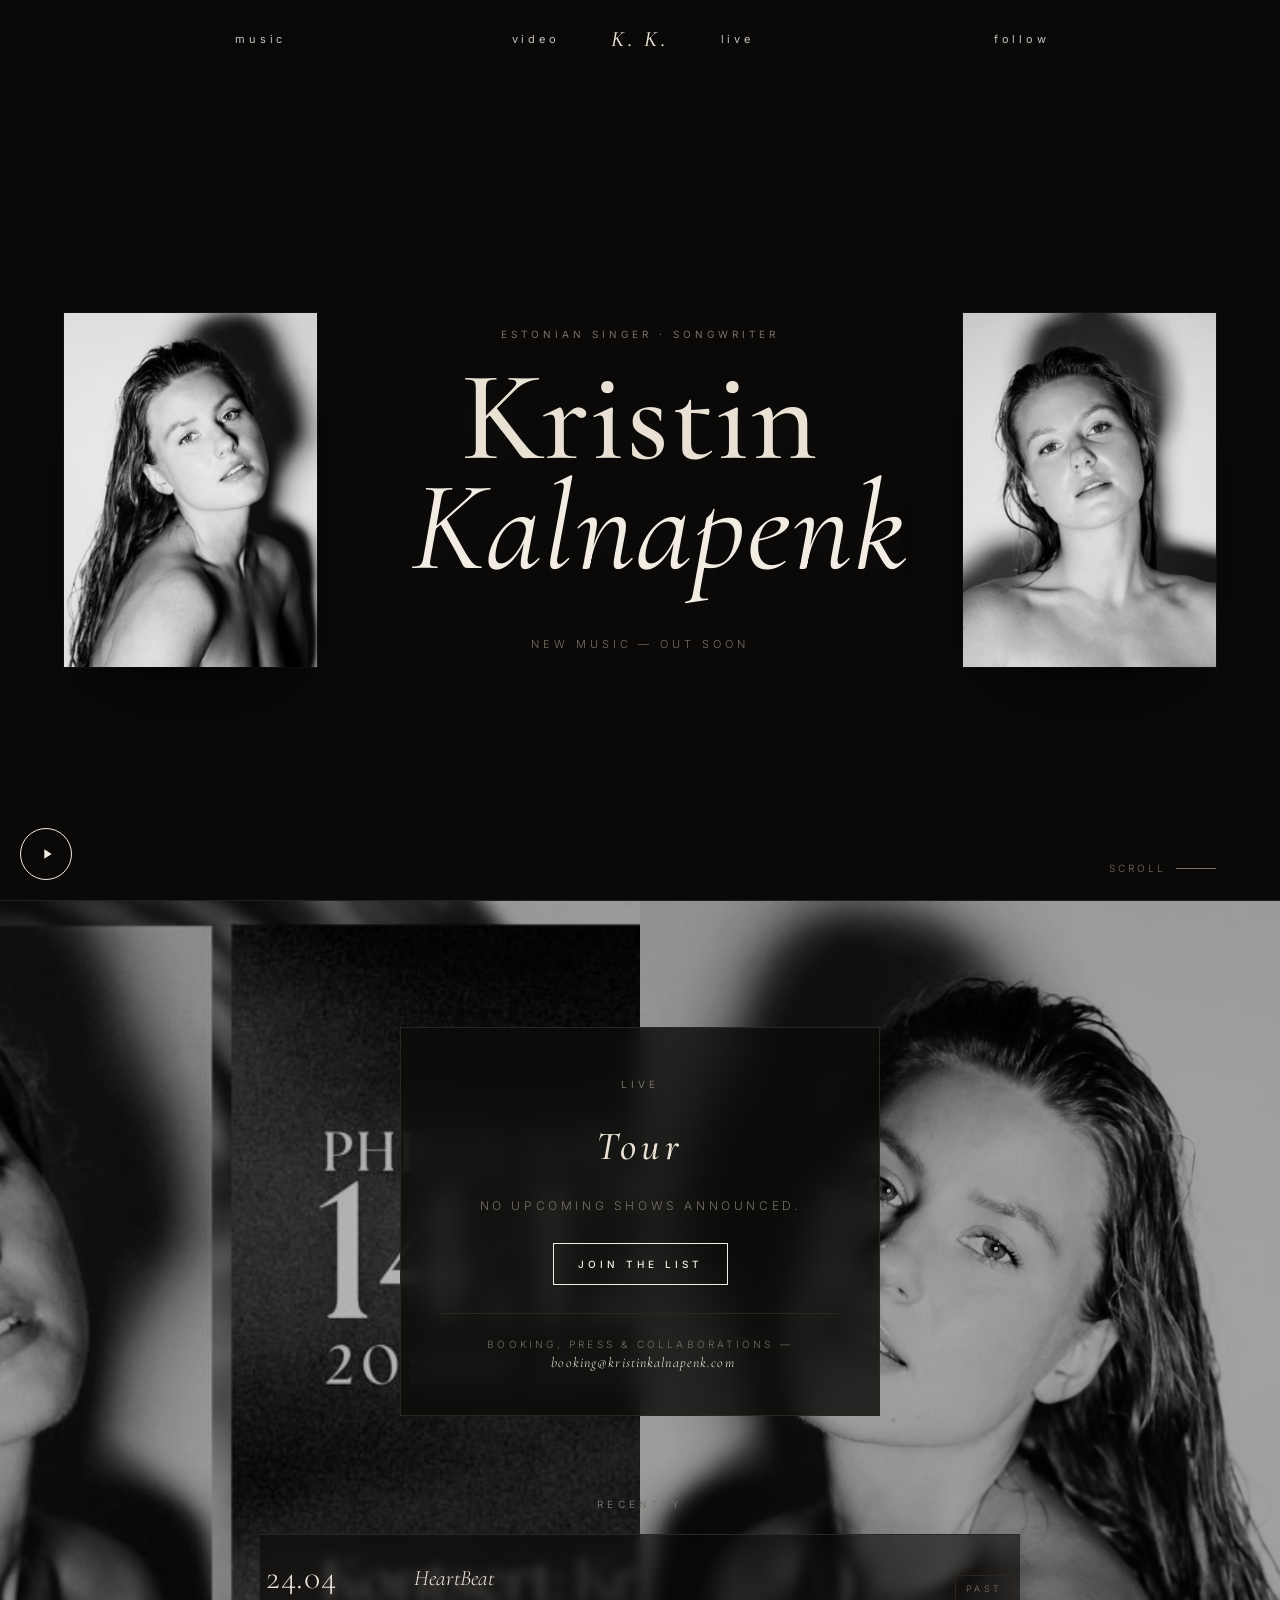
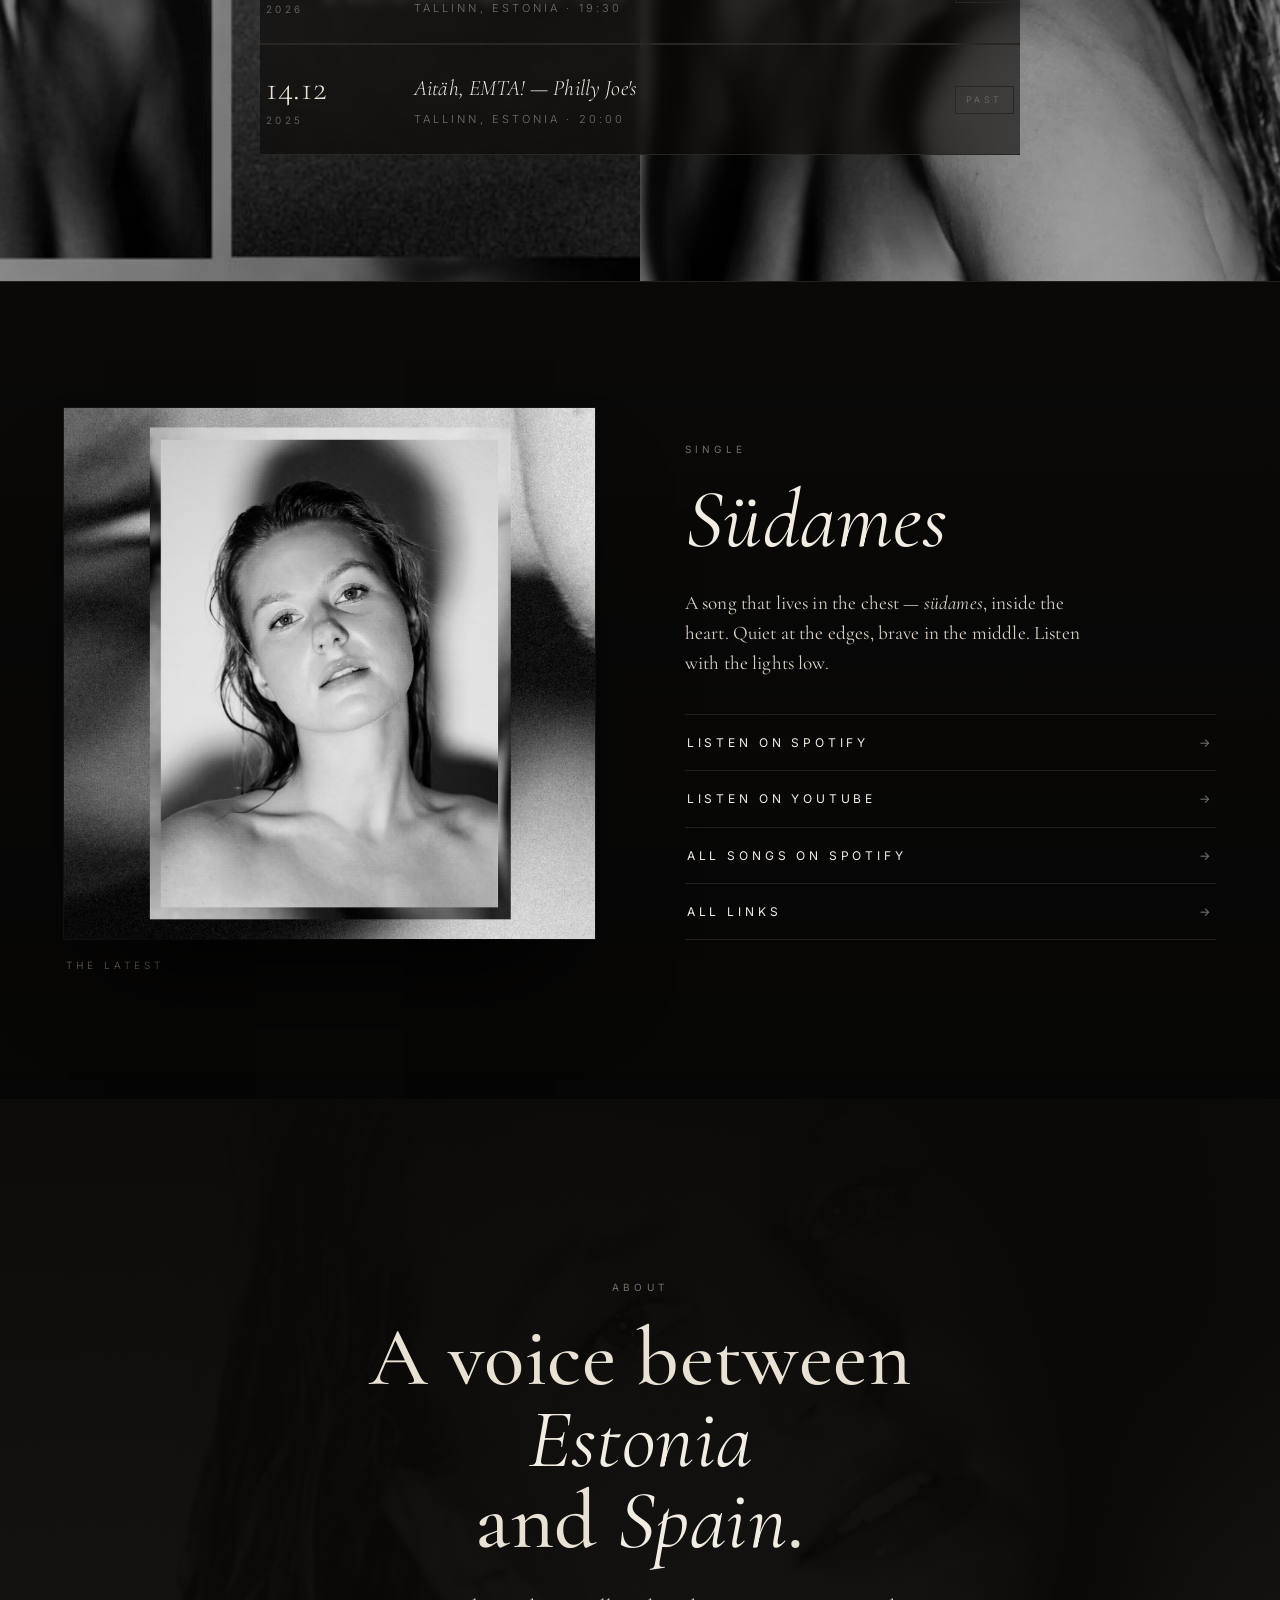
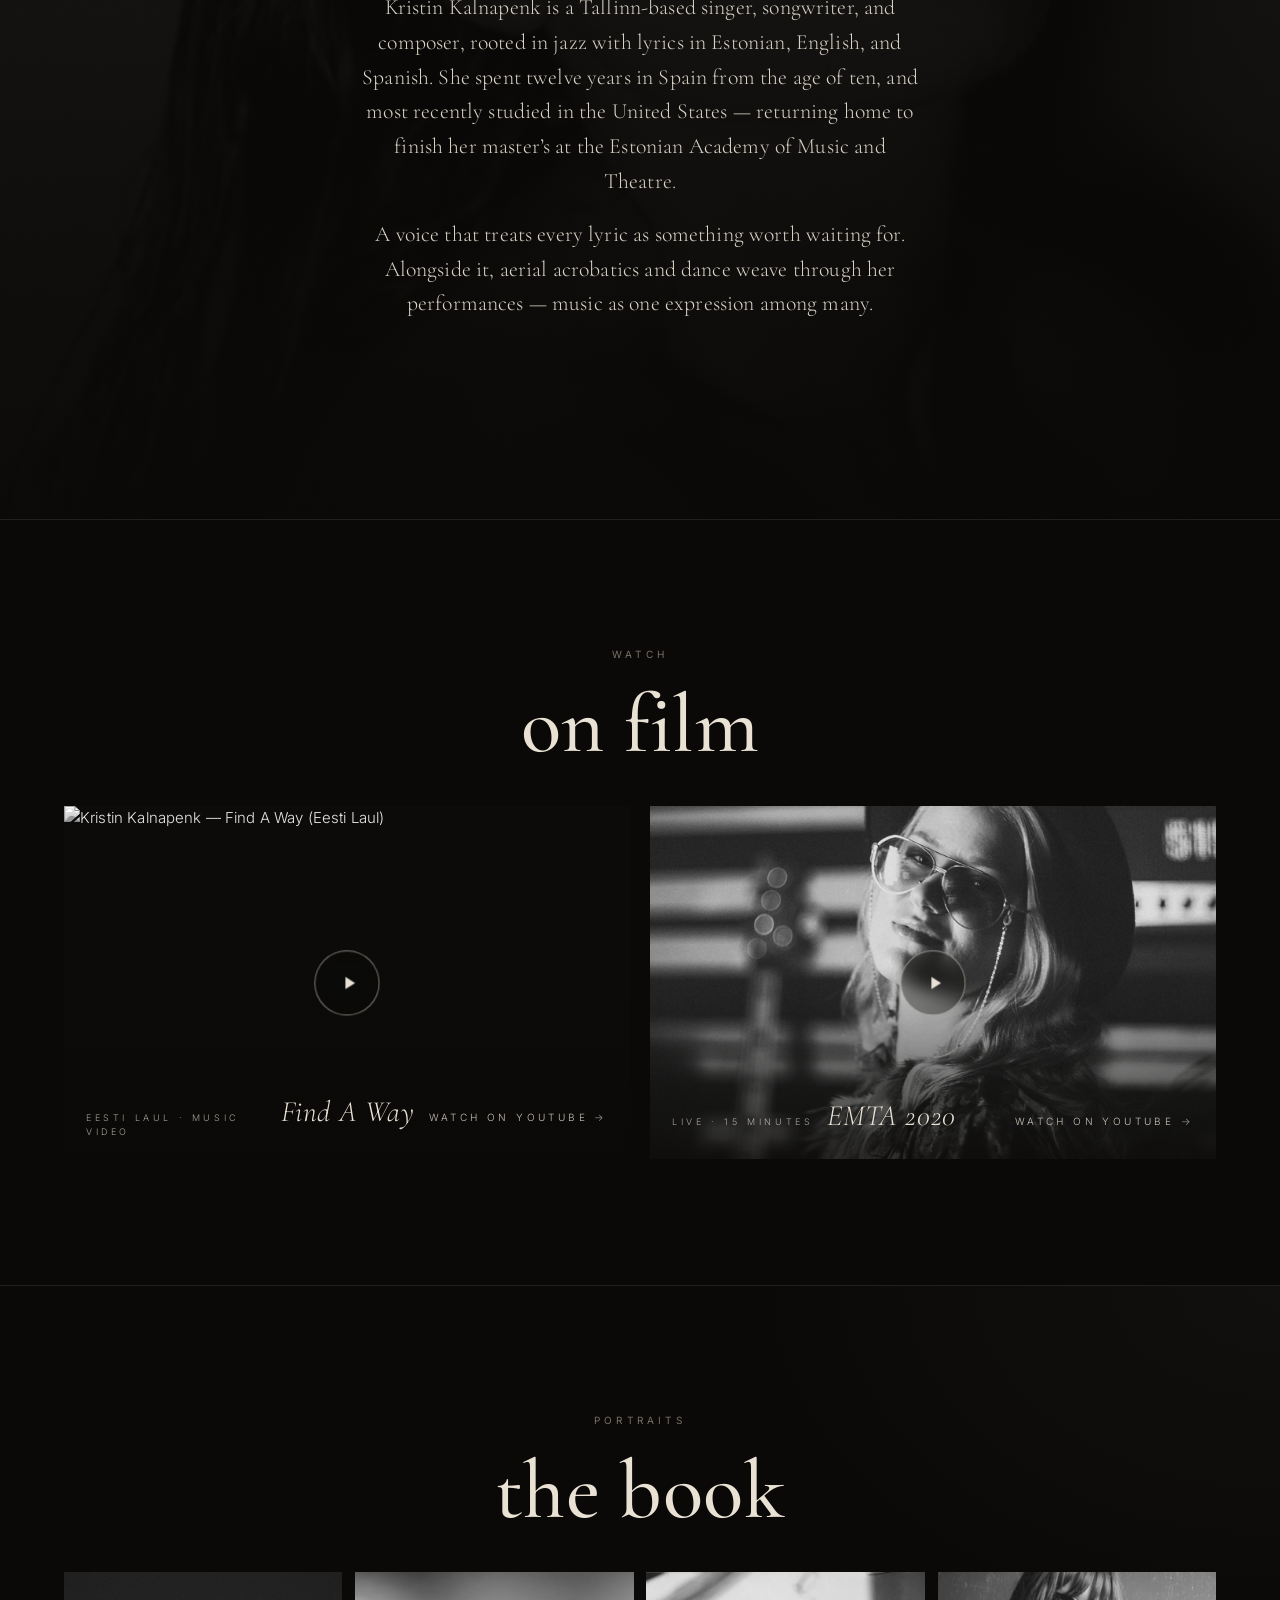
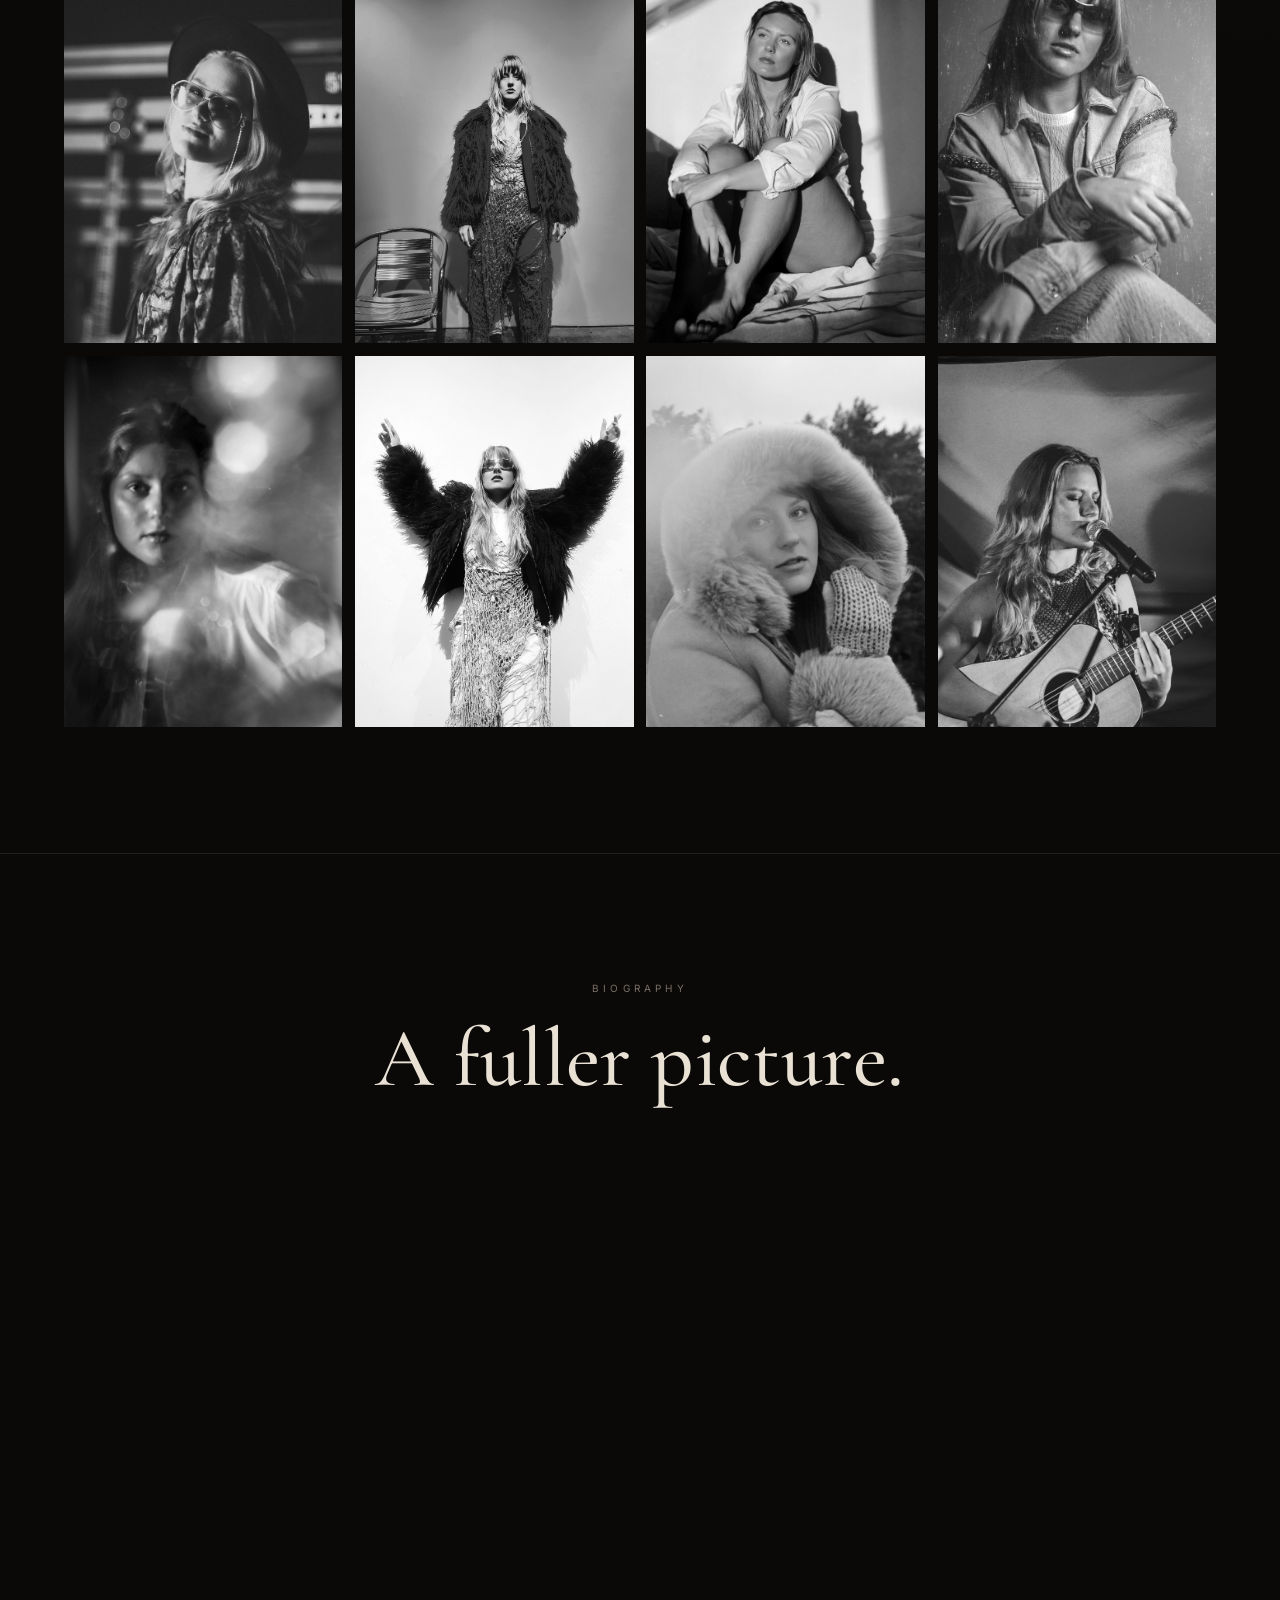
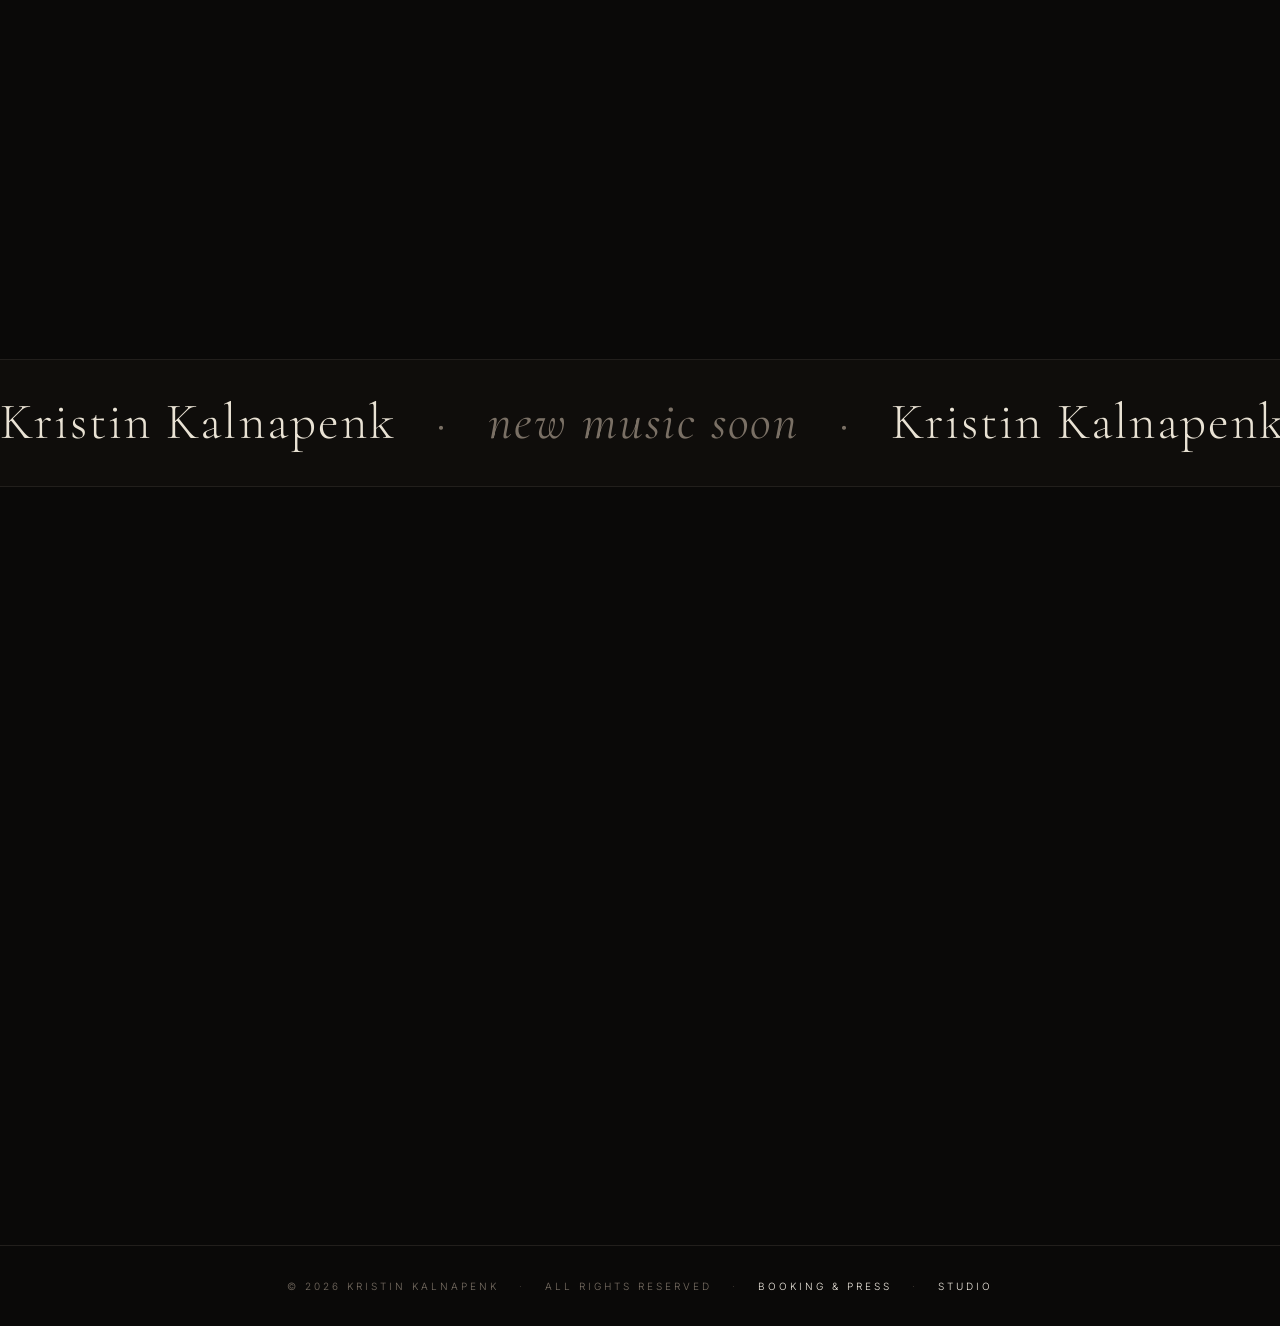
==== docs/index.html @ 3a5e16c9 "Initial dev mirror of production site + Fienta sync workflow" ====
<!doctype html>
<html lang="en">
<head>
<meta charset="utf-8" />
<meta name="viewport" content="width=device-width, initial-scale=1, viewport-fit=cover" />
<title>Kristin Kalnapenk — singer, songwriter, composer</title>
<meta name="description" content="Kristin Kalnapenk (01.11.1995, Tallinn) — singer, songwriter, and composer. Jazz-rooted, writing in Estonian, English, and Spanish." />
<meta name="theme-color" content="#0a0908" />

<meta property="og:title" content="Kristin Kalnapenk" />
<meta property="og:description" content="Singer, songwriter, and composer — jazz-rooted, writing in three languages." />
<meta property="og:type" content="website" />
<meta property="og:url" content="https://kristinkalnapenk.com/" />
<meta property="og:image" content="https://kristinkalnapenk.com/assets/img/portrait-02.jpg" />

<meta name="twitter:card" content="summary_large_image" />
<meta name="twitter:title" content="Kristin Kalnapenk" />
<meta name="twitter:description" content="Singer, songwriter, and composer — jazz-rooted, writing in three languages." />
<meta name="twitter:image" content="https://kristinkalnapenk.com/assets/img/portrait-02.jpg" />

<link rel="preconnect" href="https://fonts.googleapis.com" />
<link rel="preconnect" href="https://fonts.gstatic.com" crossorigin />
<link rel="stylesheet" href="https://fonts.googleapis.com/css2?family=Cormorant+Garamond:ital,wght@0,300;0,400;0,500;0,600;0,700;1,300;1,400;1,500&family=Inter:wght@300;400;500;600&display=swap" />

<link rel="stylesheet" href="styles.css" />
</head>
<body>

<header class="nav" data-nav>
  <a class="nav-link" href="#music"><span>music</span></a>
  <a class="nav-link" href="#video"><span>video</span></a>
  <a class="nav-logo" href="#top" aria-label="Kristin Kalnapenk home">
    <span class="nav-logo-text">K.&nbsp;K.</span>
  </a>
  <a class="nav-link" href="#live"><span>live</span></a>
  <a class="nav-link" href="#follow"><span>follow</span></a>
  <button class="nav-burger" type="button" aria-label="Open menu" data-burger>
    <span></span><span></span><span></span>
  </button>
</header>

<nav class="drawer" data-drawer aria-hidden="true">
  <a href="#music">music</a>
  <a href="#about">about</a>
  <a href="#live">live</a>
  <a href="#video">video</a>
  <a href="#follow">follow</a>
</nav>

<main id="top">

  <!-- HERO ============================================================== -->
  <section class="hero" aria-label="Introduction">
    <div class="hero-grid">
      <figure class="hero-fig hero-fig--left reveal">
        <img src="assets/img/portrait-01.jpg" alt="Kristin Kalnapenk portrait by Evelyn Mikomägi" />
      </figure>

      <div class="hero-title">
        <p class="hero-eyebrow">Estonian singer &middot; songwriter</p>
        <h1 class="wordmark">
          <span class="wordmark-line">Kristin</span>
          <span class="wordmark-line wordmark-line--italic">Kalnapenk</span>
        </h1>
        <p class="hero-sub">new music &mdash; out soon</p>
      </div>

      <figure class="hero-fig hero-fig--right reveal">
        <img src="assets/img/portrait-02.jpg" alt="Kristin Kalnapenk portrait by Evelyn Mikomägi" />
      </figure>
    </div>

    <div class="hero-credit">
      <span></span>
      <span class="hero-scroll">scroll <i></i></span>
    </div>
  </section>


  <!-- LIVE / TOUR ======================================================= -->
  <section id="live" class="live">
    <div class="live-portraits">
      <figure class="live-fig reveal"><img src="assets/img/portrait-04.jpg" alt="Kristin Kalnapenk" /></figure>
      <figure class="live-fig live-fig--alt reveal"><img src="assets/img/portrait-01.jpg" alt="Kristin Kalnapenk" /></figure>
    </div>

    <div class="live-card live-card--show reveal">
      <p class="section-eyebrow">live &mdash; next</p>

      <div class="live-show-date">
        <span class="live-show-day">24.04</span>
        <span class="live-show-time">19:30 &mdash; 23:30</span>
      </div>

      <h3 class="live-show-title">HeartBeat</h3>
      <p class="live-show-sub">
        Ekstaatiline tants &amp; kontsert<br/>
        with <span class="italic">DJ&nbsp;Layqa</span> &amp;
        the Kristin Kalnapenk b&auml;nd
      </p>

      <a class="ghost-btn" href="https://fienta.com/et/heartbeat-ecstatic-dance-24-04-kristin-kalnapenk-dj-layqa" target="_blank" rel="noopener">Tickets &rarr;</a>

      <p class="live-booking">
        Booking, press &amp; collaborations &mdash;
        <a href="mailto:booking@kristinkalnapenk.com">booking@kristinkalnapenk.com</a>
      </p>
    </div>

    <!-- upcoming shows list (populated from shows.json) -->
    <div class="live-upcoming reveal" data-upcoming hidden>
      <p class="section-eyebrow">upcoming</p>
      <ul class="upcoming-list" data-upcoming-list></ul>
      <button class="ghost-btn upcoming-more" type="button" data-upcoming-more hidden>
        Show all <span data-upcoming-count></span> &rarr;
      </button>
    </div>

    <!-- archived / featured past show -->
    <div class="live-archive reveal">
      <p class="section-eyebrow">recently</p>
      <div class="archive-row">
        <div class="archive-date">
          <span class="archive-day">14.12</span>
          <span class="archive-year">2025</span>
        </div>
        <div class="archive-meta">
          <p class="archive-title">Aitäh, EMTA! &mdash; Philly Joe&rsquo;s</p>
          <p class="archive-city">Tallinn, Estonia &middot; 20:00</p>
        </div>
        <span class="archive-tag">past</span>
      </div>
    </div>
  </section>


  <!-- MUSIC ============================================================= -->
  <section id="music" class="music">
    <div class="music-inner">
      <div class="music-art reveal">
        <div class="music-art-frame">
          <img src="assets/img/promo-02.jpg" alt="Aitäh, EMTA — Kristin Kalnapenk" />
        </div>
        <p class="caption">the latest</p>
      </div>

      <div class="music-body reveal">
        <p class="section-eyebrow">single</p>
        <h2 class="section-title">
          <span class="italic">Südames</span>
        </h2>
        <p class="section-lede">
          A song that lives in the chest &mdash; <em>s&uuml;dames</em>,
          inside the heart. Quiet at the edges, brave in the middle.
          Listen with the lights low.
        </p>

        <ul class="listen">
          <li><a href="https://open.spotify.com/track/5NDWgcUhgAX9uYPJ8FtNh1" target="_blank" rel="noopener">Listen on Spotify <i>&rarr;</i></a></li>
          <li><a href="https://www.youtube.com/watch?v=LYaLJs8wOnU" target="_blank" rel="noopener">Listen on YouTube <i>&rarr;</i></a></li>
          <li><a href="https://open.spotify.com/artist/6NMPySy7Cv7jO81V4QfWyE" target="_blank" rel="noopener">All songs on Spotify <i>&rarr;</i></a></li>
          <li><a href="https://linktr.ee/kristinkalnapenk" target="_blank" rel="noopener">All links <i>&rarr;</i></a></li>
        </ul>
      </div>
    </div>
  </section>


  <!-- TRACK FEATURE / ABOUT ============================================ -->
  <section id="about" class="feature">
    <div class="feature-bg" aria-hidden="true">
      <img src="assets/img/portrait-03.jpg" alt="" />
    </div>

    <div class="feature-inner reveal">
      <p class="section-eyebrow">about</p>
      <h2 class="section-title serif-display">
        A voice between <span class="italic">Estonia</span> <br/>
        and <span class="italic">Spain</span>.
      </h2>
      <p class="feature-body">
        Kristin Kalnapenk is a Tallinn-based singer, songwriter, and
        composer, rooted in jazz with lyrics in Estonian, English, and
        Spanish. She spent twelve years in Spain from the age of ten,
        and most recently studied in the United States &mdash;
        returning home to finish her master&rsquo;s at the Estonian
        Academy of Music and Theatre.
      </p>
      <p class="feature-body">
        A voice that treats every lyric as something worth
        waiting for. Alongside it, aerial acrobatics and dance
        weave through her performances &mdash; music as one
        expression among many.
      </p>
    </div>
  </section>


  <!-- VIDEO =========================================================== -->
  <section id="video" class="video">
    <div class="section-head">
      <p class="section-eyebrow">watch</p>
      <h2 class="section-title serif-display">on&nbsp;film</h2>
    </div>

    <div class="video-grid video-grid--two">
      <a class="video-card reveal" href="https://www.youtube.com/watch?v=BarMznibK-Q" target="_blank" rel="noopener">
        <img src="https://img.youtube.com/vi/BarMznibK-Q/maxresdefault.jpg"
             onerror="this.onerror=null;this.src='https://img.youtube.com/vi/BarMznibK-Q/hqdefault.jpg';"
             alt="Kristin Kalnapenk — Find A Way (Eesti Laul)" />
        <span class="video-play" aria-hidden="true">
          <svg viewBox="0 0 24 24" width="22" height="22"><path d="M8 5v14l11-7z" fill="currentColor"/></svg>
        </span>
        <figcaption>
          <span class="v-kind">Eesti&nbsp;Laul &middot; music video</span>
          <span class="v-title">Find&nbsp;A&nbsp;Way</span>
          <span class="v-watch">watch on youtube <i>&rarr;</i></span>
        </figcaption>
      </a>

      <a class="video-card reveal" href="https://www.youtube.com/watch?v=-2Aa5CgEVYE" target="_blank" rel="noopener">
        <img src="assets/img/gallery-moody-01.jpg" alt="Kristin Kalnapenk — live at EMTA 2020" />
        <span class="video-play" aria-hidden="true">
          <svg viewBox="0 0 24 24" width="22" height="22"><path d="M8 5v14l11-7z" fill="currentColor"/></svg>
        </span>
        <figcaption>
          <span class="v-kind">live &middot; 15 minutes</span>
          <span class="v-title">EMTA&nbsp;2020</span>
          <span class="v-watch">watch on youtube <i>&rarr;</i></span>
        </figcaption>
      </a>
    </div>
  </section>


  <!-- PORTRAITS ========================================================= -->
  <section id="portraits" class="portraits">
    <div class="section-head">
      <p class="section-eyebrow">portraits</p>
      <h2 class="section-title serif-display">the&nbsp;book</h2>
    </div>

    <div class="portraits-grid">
      <figure class="portrait-card reveal"><img src="assets/img/gallery-moody-01.jpg" alt="Kristin Kalnapenk — backstage portrait" loading="lazy" /></figure>
      <figure class="portrait-card reveal"><img src="assets/img/gallery-bold-02.jpg" alt="Kristin Kalnapenk — fashion editorial" loading="lazy" /></figure>
      <figure class="portrait-card reveal"><img src="assets/img/gallery-warm-01.webp" alt="Kristin Kalnapenk — editorial portrait" loading="lazy" /></figure>
      <figure class="portrait-card reveal"><img src="assets/img/gallery-editorial-01.jpg" alt="Kristin Kalnapenk — editorial portrait" loading="lazy" /></figure>
      <figure class="portrait-card reveal"><img src="assets/img/gallery-dream-01.webp" alt="Kristin Kalnapenk — editorial portrait" loading="lazy" /></figure>
      <figure class="portrait-card reveal"><img src="assets/img/gallery-bold-01.jpg"  alt="Kristin Kalnapenk — fashion editorial" loading="lazy" /></figure>
      <figure class="portrait-card reveal"><img src="assets/img/gallery-winter-01.webp" alt="Kristin Kalnapenk — winter editorial" loading="lazy" /></figure>
      <figure class="portrait-card reveal"><img src="assets/img/gallery-live-02.jpg"  alt="Kristin Kalnapenk — live performance" loading="lazy" /></figure>
    </div>
  </section>


  <!-- BIOGRAPHY ========================================================= -->
  <section id="biography" class="bio">
    <div class="section-head">
      <p class="section-eyebrow">biography</p>
      <h2 class="section-title serif-display">A fuller picture.</h2>
    </div>

    <div class="bio-inner reveal">
      <p class="bio-body">
        One day when she was eleven, a verse drifted through her
        head and she realised it was her own. Songs started
        coming &mdash; and have kept coming, on guitar, on piano,
        and often just in the quiet of her mind. Most of them
        are first caught in ink on the page of a notebook; at
        concerts you&rsquo;ll hear that same ink sung live over a
        jazz band&rsquo;s improvisations.
      </p>

      <p class="bio-body">
        From the fourth grade she lived twelve years in Spain.
        She writes lyrics in three languages &mdash; Estonian,
        English, Spanish &mdash; and sings in each of them on
        stage. She has been performing for close to fifteen
        years, most often in intimate rooms: weddings,
        birthdays, ceremonies, and listening-room sets where
        the lights stay low and the music asks for patience.
      </p>

      <p class="bio-body">
        She earned her bachelor&rsquo;s at the Estonian Academy
        of Music and Theatre and is completing her master&rsquo;s
        there in jazz voice, composition, and pedagogy. Through
        EAMT&rsquo;s Erasmus programme she spent time at Capital
        University in Columbus, Ohio, where local jazz
        musicians and audiences welcomed her warmly.
      </p>

      <div class="bio-strip">
        <p class="bio-strip-label">Teachers</p>
        <p class="bio-strip-list">
          Janet Taylor Jackson-Lummer <span class="bio-dot">&middot;</span>
          Kadri Voorand <span class="bio-dot">&middot;</span>
          Anne-Liis Poll <span class="bio-dot">&middot;</span>
          Susan Musselman
        </p>
      </div>

      <div class="bio-strip">
        <p class="bio-strip-label">Voices she carries</p>
        <p class="bio-strip-list">
          Betty Carter <span class="bio-dot">&middot;</span>
          Ella Fitzgerald <span class="bio-dot">&middot;</span>
          Nancy Wilson <span class="bio-dot">&middot;</span>
          Nina Simone <span class="bio-dot">&middot;</span>
          Whitney Houston <span class="bio-dot">&middot;</span>
          D&rsquo;Angelo <span class="bio-dot">&middot;</span>
          Jacob Collier <span class="bio-dot">&middot;</span>
          Prince <span class="bio-dot">&middot;</span>
          Miles Davis <span class="bio-dot">&middot;</span>
          Erykah Badu <span class="bio-dot">&middot;</span>
          Ariana Grande <span class="bio-dot">&middot;</span>
          Justin Timberlake <span class="bio-dot">&middot;</span>
          Hiatus Kaiyote <span class="bio-dot">&middot;</span>
          Nils Frahm
        </p>
      </div>
    </div>
  </section>


  <!-- MARQUEE =========================================================== -->
  <section class="marquee" aria-hidden="true">
    <div class="marquee-track">
      <span>Kristin Kalnapenk</span><span class="dot">&middot;</span>
      <span><em>new music soon</em></span><span class="dot">&middot;</span>
      <span>Kristin Kalnapenk</span><span class="dot">&middot;</span>
      <span><em>Tallinn &mdash; EE</em></span><span class="dot">&middot;</span>
      <span>Kristin Kalnapenk</span><span class="dot">&middot;</span>
      <span><em>new music soon</em></span><span class="dot">&middot;</span>
      <span>Kristin Kalnapenk</span><span class="dot">&middot;</span>
      <span><em>Tallinn &mdash; EE</em></span><span class="dot">&middot;</span>
    </div>
  </section>


  <!-- NEWSLETTER / FOLLOW =============================================== -->
  <section id="follow" class="follow">
    <div class="follow-inner reveal">
      <p class="section-eyebrow">stay close</p>
      <h2 class="section-title serif-display">
        For <span class="italic">first listens</span>, <br/>
        upcoming shows, and letters from the studio.
      </h2>

      <form class="signup" onsubmit="event.preventDefault(); this.classList.add('sent');">
        <label>
          <span class="visually-hidden">Email</span>
          <input type="email" required placeholder="your email" autocomplete="email" />
        </label>
        <button type="submit">
          <span class="btn-default">subscribe</span>
          <span class="btn-sent">thank you &mdash; see you soon</span>
        </button>
      </form>

      <ul class="socials">
        <li><a href="https://www.instagram.com/kristinkalnapenk" target="_blank" rel="noopener">Instagram</a></li>
        <li><a href="https://open.spotify.com/artist/6NMPySy7Cv7jO81V4QfWyE" target="_blank" rel="noopener">Spotify</a></li>
        <li><a href="https://www.youtube.com/@KRISTINKALNAPENK" target="_blank" rel="noopener">YouTube</a></li>
        <li><a href="https://www.facebook.com/kristinkalnapenkmusic" target="_blank" rel="noopener">Facebook</a></li>
        <li><a href="https://linktr.ee/kristinkalnapenk" target="_blank" rel="noopener">All links</a></li>
      </ul>

      <p class="tip">
        Enjoying the music? Buy a coffee or leave a tip
        <span class="tip-links">
          <a href="https://ko-fi.com/kristincreates" target="_blank" rel="noopener">Ko&#8209;fi</a>
          <span class="tip-dot">&middot;</span>
          <a href="https://www.paypal.com/paypalme/kristinkalnapenk" target="_blank" rel="noopener">PayPal</a>
        </span>
      </p>
    </div>
  </section>

</main>


<footer class="foot">
  <div class="foot-row">
    <span>&copy; <span data-year>2026</span> Kristin Kalnapenk</span>
    <span class="foot-dot">&middot;</span>
    <span>All rights reserved</span>
    <span class="foot-dot">&middot;</span>
    <a href="mailto:booking@kristinkalnapenk.com">Booking &amp; press</a>
    <span class="foot-dot">&middot;</span>
    <a href="studio/">Studio</a>
  </div>
</footer>


<!-- lightbox for portraits gallery -->
<div class="lightbox" data-lightbox aria-hidden="true" role="dialog" aria-label="Portrait viewer">
  <button class="lightbox-close" type="button" aria-label="Close" data-lightbox-close>
    <svg viewBox="0 0 24 24" width="22" height="22" aria-hidden="true">
      <path d="M5 5l14 14M19 5L5 19" stroke="currentColor" stroke-width="1.5" fill="none" stroke-linecap="round"/>
    </svg>
  </button>
  <button class="lightbox-nav lightbox-prev" type="button" aria-label="Previous" data-lightbox-prev>
    <svg viewBox="0 0 24 24" width="22" height="22" aria-hidden="true">
      <path d="M15 4L7 12l8 8" stroke="currentColor" stroke-width="1.5" fill="none" stroke-linecap="round" stroke-linejoin="round"/>
    </svg>
  </button>
  <button class="lightbox-nav lightbox-next" type="button" aria-label="Next" data-lightbox-next>
    <svg viewBox="0 0 24 24" width="22" height="22" aria-hidden="true">
      <path d="M9 4l8 8-8 8" stroke="currentColor" stroke-width="1.5" fill="none" stroke-linecap="round" stroke-linejoin="round"/>
    </svg>
  </button>
  <figure class="lightbox-figure">
    <img data-lightbox-img alt="" />
    <figcaption data-lightbox-counter></figcaption>
  </figure>
</div>


<!-- floating player / contact bubble, à la HER -->
<button class="fab" type="button" aria-label="Quick listen" data-fab>
  <svg viewBox="0 0 24 24" width="16" height="16" aria-hidden="true">
    <path d="M8 5v14l11-7z" fill="currentColor"/>
  </svg>
</button>

<script src="script.js"></script>
</body>
</html>
---- docs/styles.css ----
/* ============================================================
   Kristin Kalnapenk — official site
   Editorial monochrome, inspired by her-official.com
   ============================================================ */

:root {
  --bg:        #0a0908;
  --bg-2:      #0f0d0b;
  --ink:       #f2ece2;
  --ink-soft:  #d9d2c5;
  --mute:      #7a7065;
  --rule:      #221f1c;
  --rule-2:    #2a2621;
  --frame:     #e9e2d4;
  --serif:     "Cormorant Garamond", "Times New Roman", serif;
  --sans:      "Inter", ui-sans-serif, system-ui, sans-serif;
  --pad:       clamp(20px, 5vw, 64px);
  --maxw:      1440px;
}

* { box-sizing: border-box; }
html, body { margin: 0; padding: 0; }

html {
  background: var(--bg);
  color: var(--ink);
  -webkit-font-smoothing: antialiased;
  -moz-osx-font-smoothing: grayscale;
  scroll-behavior: smooth;
}

body {
  font-family: var(--sans);
  font-weight: 300;
  font-size: 15px;
  line-height: 1.6;
  letter-spacing: 0.01em;
  overflow-x: hidden;
  background:
    radial-gradient(1200px 800px at 10% -10%, #151210 0%, transparent 60%),
    radial-gradient(900px 700px at 90% 110%, #141110 0%, transparent 55%),
    var(--bg);
}

img { max-width: 100%; display: block; filter: grayscale(1) contrast(1.02); }

a { color: inherit; text-decoration: none; }

::selection { background: var(--ink); color: var(--bg); }

.visually-hidden {
  position: absolute; width: 1px; height: 1px;
  padding: 0; margin: -1px; overflow: hidden;
  clip: rect(0,0,0,0); white-space: nowrap; border: 0;
}

.italic { font-style: italic; }


/* ---------- NAV ---------------------------------------------------- */
.nav {
  position: fixed;
  top: 0; left: 0; right: 0;
  z-index: 50;
  display: grid;
  grid-template-columns: 1fr 1fr auto 1fr 1fr;
  align-items: center;
  column-gap: clamp(16px, 4vw, 56px);
  padding: 22px var(--pad);
  transition: background .5s ease, backdrop-filter .5s ease, padding .4s ease;
}
.nav::before{
  content:"";
  position:absolute; inset:0;
  background: linear-gradient(to bottom, rgba(10,9,8,.85), rgba(10,9,8,0));
  pointer-events:none;
  opacity:1;
  transition: opacity .4s ease;
}
.nav.is-scrolled {
  background: rgba(10, 9, 8, 0.72);
  backdrop-filter: blur(14px) saturate(120%);
  -webkit-backdrop-filter: blur(14px) saturate(120%);
  padding: 14px var(--pad);
  border-bottom: 1px solid var(--rule);
}
.nav.is-scrolled::before { opacity: 0; }

.nav-link,
.nav-logo {
  position: relative;
  z-index: 1;
  font-family: var(--sans);
  font-weight: 400;
  font-size: 11px;
  letter-spacing: 0.34em;
  text-transform: lowercase;
  color: var(--ink);
  opacity: 0.82;
  transition: opacity .25s ease, letter-spacing .3s ease;
}
.nav-link:hover { opacity: 1; letter-spacing: 0.4em; }

.nav-link:nth-child(1) { text-align: right; }
.nav-link:nth-child(2) { text-align: right; }
.nav-link:nth-child(4) { text-align: left; }
.nav-link:nth-child(5) { text-align: left; }

.nav-logo {
  display: inline-flex;
  align-items: center;
  justify-self: center;
  opacity: 1;
}
.nav-logo-text {
  font-family: var(--serif);
  font-style: italic;
  font-weight: 500;
  font-size: 22px;
  letter-spacing: 0.18em;
  text-transform: uppercase;
  color: var(--frame);
}

.nav-burger {
  display: none;
  position: absolute;
  right: var(--pad); top: 50%; transform: translateY(-50%);
  width: 40px; height: 40px;
  background: transparent;
  border: 0;
  cursor: pointer;
  padding: 10px;
}
.nav-burger span {
  display: block;
  height: 1px;
  background: var(--ink);
  margin: 5px 0;
  transition: transform .3s ease, opacity .3s ease;
}
.nav-burger.is-open span:nth-child(1){ transform: translateY(6px) rotate(45deg); }
.nav-burger.is-open span:nth-child(2){ opacity: 0; }
.nav-burger.is-open span:nth-child(3){ transform: translateY(-6px) rotate(-45deg); }

/* mobile drawer */
.drawer {
  position: fixed;
  inset: 0;
  z-index: 40;
  background: var(--bg);
  display: flex;
  flex-direction: column;
  align-items: center;
  justify-content: center;
  gap: 28px;
  opacity: 0;
  pointer-events: none;
  transition: opacity .4s ease;
}
.drawer a {
  font-family: var(--serif);
  font-style: italic;
  font-size: clamp(32px, 8vw, 56px);
  letter-spacing: 0.06em;
  color: var(--frame);
}
.drawer.is-open {
  opacity: 1;
  pointer-events: auto;
}


/* ---------- HERO --------------------------------------------------- */
.hero {
  position: relative;
  min-height: 100svh;
  padding: 120px var(--pad) 40px;
  display: flex;
  flex-direction: column;
  justify-content: center;
}

.hero-grid {
  display: grid;
  grid-template-columns: 1fr 1.3fr 1fr;
  column-gap: clamp(20px, 4vw, 56px);
  align-items: center;
  width: 100%;
  max-width: var(--maxw);
  margin: 0 auto;
}

.hero-fig {
  margin: 0;
  overflow: hidden;
  aspect-ratio: 3 / 4.2;
  background: #111;
  box-shadow:
    0 40px 80px -30px rgba(0,0,0,.7),
    0 0 0 1px rgba(233,226,212,.04);
}
.hero-fig img {
  width: 100%; height: 100%;
  object-fit: cover;
  transition: transform 2.4s cubic-bezier(.2,.7,.2,1);
}
.hero-fig--left  { transform: translateY(-22px); }
.hero-fig--right { transform: translateY(22px); }
.hero-fig:hover img { transform: scale(1.04); }

.hero-title { text-align: center; padding: 0 4px; }

.hero-eyebrow {
  font-family: var(--sans);
  font-size: 10px;
  font-weight: 400;
  letter-spacing: 0.4em;
  text-transform: uppercase;
  color: var(--mute);
  margin: 0 0 18px;
}

.wordmark {
  font-family: var(--serif);
  font-weight: 500;
  font-size: clamp(54px, 10vw, 160px);
  line-height: 0.9;
  letter-spacing: 0.01em;
  margin: 0;
  color: var(--frame);
  text-shadow: 0 2px 30px rgba(242,236,226,0.05);
}
.wordmark-line { display: block; }
.wordmark-line--italic {
  font-style: italic;
  font-weight: 400;
  margin-top: -0.04em;
  text-indent: 0.3em;
  color: var(--ink);
}

.hero-sub {
  font-family: var(--sans);
  font-size: 11px;
  letter-spacing: 0.36em;
  text-transform: uppercase;
  color: var(--mute);
  margin: clamp(22px, 4vw, 56px) 0 0;
}

.hero-credit {
  position: absolute;
  left: var(--pad);
  right: var(--pad);
  bottom: 24px;
  display: flex;
  justify-content: space-between;
  align-items: center;
  font-size: 10px;
  letter-spacing: 0.3em;
  text-transform: uppercase;
  color: var(--mute);
}
.hero-scroll {
  display: inline-flex;
  align-items: center;
  gap: 10px;
  transition: opacity .5s ease, transform .5s ease;
}
.hero-scroll.is-hidden {
  opacity: 0;
  transform: translateY(8px);
  pointer-events: none;
}
.hero-scroll i {
  display: inline-block;
  width: 40px; height: 1px;
  background: var(--mute);
  position: relative;
  overflow: hidden;
}
.hero-scroll i::after{
  content:"";
  position:absolute; inset:0;
  background: var(--ink);
  transform: translateX(-100%);
  animation: scroll-line 2.6s cubic-bezier(.7,.1,.2,1) infinite;
}
@keyframes scroll-line{
  0%   { transform: translateX(-100%); }
  55%  { transform: translateX(0); }
  100% { transform: translateX(100%); }
}


/* ---------- SHARED SECTION BITS ----------------------------------- */
.section-eyebrow {
  font-family: var(--sans);
  font-size: 10px;
  font-weight: 400;
  letter-spacing: 0.42em;
  text-transform: uppercase;
  color: var(--mute);
  margin: 0 0 22px;
}

.section-title {
  font-family: var(--serif);
  font-weight: 500;
  font-size: clamp(40px, 6.5vw, 92px);
  line-height: 0.98;
  letter-spacing: 0.005em;
  margin: 0 0 28px;
  color: var(--frame);
}
.section-title .italic { font-style: italic; font-weight: 400; color: var(--ink); }
.serif-display { font-family: var(--serif); }

.section-head {
  max-width: var(--maxw);
  margin: 0 auto 40px;
  padding: 0 var(--pad);
  text-align: center;
}
.section-head .section-title { margin-bottom: 0; }


/* ---------- MUSIC ------------------------------------------------- */
.music {
  padding: clamp(100px, 14vh, 180px) var(--pad);
  border-top: 1px solid var(--rule);
  background: linear-gradient(180deg, rgba(0,0,0,0) 0%, rgba(0,0,0,0.4) 100%);
}
.music-inner {
  display: grid;
  grid-template-columns: 1fr 1fr;
  column-gap: clamp(40px, 7vw, 120px);
  align-items: center;
  max-width: var(--maxw);
  margin: 0 auto;
}

.music-art {
  position: relative;
}
.music-art-frame {
  position: relative;
  aspect-ratio: 1 / 1;
  overflow: hidden;
  background: #0c0b0a;
  box-shadow:
    0 60px 100px -40px rgba(0,0,0,.9),
    0 0 0 1px rgba(233,226,212,0.06);
}
.music-art-frame::after{
  /* faint grain */
  content:"";
  position:absolute; inset:0;
  background-image: radial-gradient(rgba(255,255,255,0.04) 1px, transparent 1px);
  background-size: 3px 3px;
  mix-blend-mode: overlay;
  pointer-events:none;
}
.music-art img { width: 100%; height: 100%; object-fit: cover; }

.caption {
  margin: 18px 2px 0;
  font-size: 10px;
  letter-spacing: 0.4em;
  text-transform: uppercase;
  color: var(--mute);
}

.section-lede {
  font-family: var(--serif);
  font-weight: 400;
  font-size: clamp(17px, 1.5vw, 20px);
  line-height: 1.55;
  color: var(--ink-soft);
  max-width: 44ch;
  margin: 0 0 36px;
}

.listen {
  list-style: none;
  padding: 0;
  margin: 0;
  border-top: 1px solid var(--rule);
}
.listen li { border-bottom: 1px solid var(--rule); }
.listen a {
  display: flex;
  align-items: center;
  justify-content: space-between;
  padding: 18px 2px;
  font-family: var(--sans);
  font-size: 12px;
  font-weight: 400;
  letter-spacing: 0.32em;
  text-transform: uppercase;
  color: var(--ink);
  transition: padding .3s ease, color .25s ease;
}
.listen a:hover { padding-left: 12px; color: var(--frame); }
.listen a i {
  font-style: normal;
  opacity: .5;
  transition: transform .3s ease, opacity .3s ease;
}
.listen a:hover i { transform: translateX(6px); opacity: 1; }


/* ---------- FEATURE / ABOUT ---------------------------------------- */
.feature {
  position: relative;
  padding: clamp(120px, 20vh, 240px) var(--pad);
  isolation: isolate;
  overflow: hidden;
}
.feature-bg {
  position: absolute; inset: 0;
  z-index: -1;
}
.feature-bg img {
  width: 100%; height: 100%;
  object-fit: cover;
  opacity: 0.22;
  transform: scale(1.08);
  filter: grayscale(1) contrast(1.1) brightness(0.6);
}
.feature-bg::after{
  content:"";
  position:absolute; inset:0;
  background: linear-gradient(180deg, rgba(10,9,8,0.9), rgba(10,9,8,0.65), rgba(10,9,8,0.95));
}

.feature-inner {
  max-width: 780px;
  margin: 0 auto;
  text-align: center;
}
.feature-body {
  font-family: var(--serif);
  font-size: clamp(18px, 1.7vw, 22px);
  line-height: 1.6;
  color: var(--ink-soft);
  max-width: 56ch;
  margin: 0 auto 18px;
}


/* ---------- LIVE --------------------------------------------------- */
.live {
  position: relative;
  padding: clamp(100px, 14vh, 160px) var(--pad);
  border-top: 1px solid var(--rule);
}
.live-portraits {
  position: absolute;
  inset: 0;
  display: grid;
  grid-template-columns: 1fr 1fr;
  grid-template-rows: 1fr;
  pointer-events: none;
  overflow: hidden;
}
.live-fig {
  margin: 0;
  height: 100%;
  opacity: .28;
  overflow: hidden;
}
.live-fig img {
  width: 100%; height: 100%;
  object-fit: cover;
  filter: grayscale(1) contrast(1) brightness(0.7);
}
.live-fig--alt img { object-position: right; transform: scaleX(-1); }

.live-card {
  position: relative;
  z-index: 1;
  width: min(480px, 90%);
  margin: 0 auto;
  padding: 56px 40px;
  background: rgba(12,11,10,0.82);
  backdrop-filter: blur(14px);
  -webkit-backdrop-filter: blur(14px);
  border: 1px solid var(--rule-2);
  text-align: center;
}
.live-title {
  font-family: var(--serif);
  font-style: italic;
  font-weight: 500;
  font-size: 40px;
  letter-spacing: 0.12em;
  margin: 0 0 18px;
  color: var(--frame);
}
.live-empty {
  font-size: 12px;
  letter-spacing: 0.3em;
  text-transform: uppercase;
  color: var(--mute);
  margin: 0 0 28px;
}

/* upcoming show variant */
.live-card--show { padding: 48px 40px 40px; }
.live-show-date {
  display: flex;
  flex-direction: column;
  align-items: center;
  gap: 8px;
  margin: 6px 0 22px;
  padding-bottom: 22px;
  border-bottom: 1px solid var(--rule-2);
}
.live-show-day {
  font-family: var(--serif);
  font-weight: 500;
  font-size: clamp(56px, 7vw, 84px);
  line-height: 1;
  letter-spacing: 0.01em;
  color: var(--frame);
}
.live-show-time {
  font-family: var(--sans);
  font-size: 10px;
  font-weight: 400;
  letter-spacing: 0.38em;
  text-transform: uppercase;
  color: var(--mute);
}
.live-show-title {
  font-family: var(--serif);
  font-style: italic;
  font-weight: 500;
  font-size: clamp(34px, 4vw, 46px);
  letter-spacing: 0.06em;
  margin: 0 0 12px;
  color: var(--frame);
}
.live-show-sub {
  margin: 0 0 28px;
  font-family: var(--serif);
  font-size: 15px;
  line-height: 1.55;
  color: var(--ink-soft);
}
.live-show-sub .italic { font-style: italic; color: var(--frame); }

.ghost-btn {
  display: inline-block;
  padding: 12px 24px;
  font-family: var(--sans);
  font-size: 10px;
  font-weight: 500;
  letter-spacing: 0.4em;
  text-transform: uppercase;
  color: var(--ink);
  border: 1px solid var(--ink);
  transition: background .3s ease, color .3s ease;
}
.ghost-btn:hover { background: var(--ink); color: var(--bg); }

.live-booking {
  margin: 28px 0 0;
  padding-top: 22px;
  border-top: 1px solid var(--rule-2);
  font-family: var(--sans);
  font-size: 10px;
  letter-spacing: 0.32em;
  text-transform: uppercase;
  color: var(--mute);
}
.live-booking a {
  color: var(--ink);
  text-transform: none;
  letter-spacing: 0.08em;
  font-family: var(--serif);
  font-style: italic;
  font-size: 14px;
  margin-left: 6px;
  border-bottom: 1px solid transparent;
  transition: border-color .3s ease, color .3s ease;
}
.live-booking a:hover { color: var(--frame); border-bottom-color: var(--ink); }

.live-archive {
  position: relative;
  z-index: 1;
  max-width: 760px;
  margin: 80px auto 0;
  text-align: center;
}

/* upcoming list (multi-show) */
.live-upcoming {
  position: relative;
  z-index: 1;
  max-width: 760px;
  margin: 72px auto 0;
  text-align: center;
}
.live-upcoming .section-eyebrow { margin-bottom: 22px; }

.upcoming-list {
  list-style: none;
  padding: 0;
  margin: 0;
  text-align: left;
}
.upcoming-row {
  display: grid;
  grid-template-columns: 120px 1fr auto;
  align-items: center;
  gap: 28px;
  padding: 22px 6px;
  border-top: 1px solid var(--rule-2);
  background: rgba(10, 9, 8, 0.5);
  backdrop-filter: blur(6px);
  transition: background .3s ease, padding .3s ease;
}
.upcoming-row:last-child { border-bottom: 1px solid var(--rule-2); }
.upcoming-row:hover { background: rgba(18, 15, 13, 0.7); }

.upcoming-date .upcoming-day {
  display: block;
  font-family: var(--serif);
  font-size: 32px;
  line-height: 1;
  letter-spacing: 0.02em;
  color: var(--frame);
}
.upcoming-date .upcoming-year {
  display: block;
  font-size: 10px;
  letter-spacing: 0.34em;
  text-transform: uppercase;
  color: var(--mute);
  margin-top: 6px;
}

.upcoming-meta .upcoming-title {
  margin: 0;
  font-family: var(--serif);
  font-size: 20px;
  font-style: italic;
  color: var(--ink);
  line-height: 1.25;
}
.upcoming-meta .upcoming-city {
  margin: 4px 0 0;
  font-size: 10px;
  letter-spacing: 0.28em;
  text-transform: uppercase;
  color: var(--mute);
}

.upcoming-cta {
  font-family: var(--sans);
  font-size: 10px;
  font-weight: 500;
  letter-spacing: 0.34em;
  text-transform: uppercase;
  color: var(--ink);
  padding: 10px 16px;
  border: 1px solid var(--rule-2);
  transition: background .3s ease, color .3s ease, border-color .3s ease;
  white-space: nowrap;
}
.upcoming-cta:hover {
  background: var(--ink);
  color: var(--bg);
  border-color: transparent;
}
.upcoming-tag {
  font-family: var(--sans);
  font-size: 9px;
  letter-spacing: 0.4em;
  text-transform: uppercase;
  color: var(--mute);
  padding: 6px 10px;
  border: 1px solid var(--rule-2);
}

.upcoming-more {
  margin: 32px auto 0;
  display: inline-block;
}

@media (max-width: 640px) {
  .upcoming-row {
    grid-template-columns: 90px 1fr;
    row-gap: 8px;
    gap: 16px;
    padding: 18px 6px;
  }
  .upcoming-cta, .upcoming-tag {
    grid-column: 2;
    justify-self: start;
  }
  .upcoming-meta .upcoming-title { font-size: 18px; }
}
.archive-row {
  display: grid;
  grid-template-columns: 120px 1fr auto;
  align-items: center;
  gap: 28px;
  padding: 26px 6px;
  border-top: 1px solid var(--rule-2);
  border-bottom: 1px solid var(--rule-2);
  text-align: left;
  background: rgba(10,9,8,0.6);
  backdrop-filter: blur(6px);
}
.archive-day {
  display: block;
  font-family: var(--serif);
  font-size: 34px;
  line-height: 1;
  color: var(--frame);
  letter-spacing: 0.02em;
}
.archive-year {
  display: block;
  font-size: 10px;
  letter-spacing: 0.34em;
  text-transform: uppercase;
  color: var(--mute);
  margin-top: 6px;
}
.archive-title {
  margin: 0;
  font-family: var(--serif);
  font-size: 22px;
  font-style: italic;
  color: var(--ink);
}
.archive-city {
  margin: 4px 0 0;
  font-size: 11px;
  letter-spacing: 0.28em;
  text-transform: uppercase;
  color: var(--mute);
}
.archive-tag {
  font-size: 9px;
  letter-spacing: 0.4em;
  text-transform: uppercase;
  color: var(--mute);
  padding: 6px 10px;
  border: 1px solid var(--rule-2);
}


/* ---------- VIDEO / GALLERY ---------------------------------------- */
.video {
  padding: clamp(100px, 14vh, 160px) var(--pad);
  border-top: 1px solid var(--rule);
}
.video-grid {
  display: grid;
  grid-template-columns: repeat(4, 1fr);
  gap: clamp(10px, 1vw, 18px);
  max-width: var(--maxw);
  margin: 0 auto;
}
.video-grid--two {
  grid-template-columns: repeat(2, 1fr);
  gap: clamp(14px, 1.6vw, 28px);
}
.video-card {
  position: relative;
  display: block;
  margin: 0;
  overflow: hidden;
  aspect-ratio: 16 / 10;
  background: #0c0b0a;
  cursor: pointer;
  color: var(--frame);
}
.video-grid:not(.video-grid--two) .video-card { aspect-ratio: 3 / 4; }

.video-card img {
  width: 100%; height: 100%;
  object-fit: cover;
  transition: transform 1.6s cubic-bezier(.2,.7,.2,1), filter .6s ease;
}
.video-card::after {
  content: "";
  position: absolute; inset: 0;
  background: linear-gradient(180deg, rgba(10,9,8,0) 45%, rgba(10,9,8,0.82) 100%);
  pointer-events: none;
  transition: opacity .5s ease;
}
.video-card:hover img {
  transform: scale(1.05);
  filter: grayscale(1) contrast(1.08) brightness(0.82);
}

.video-play {
  position: absolute;
  top: 50%; left: 50%;
  transform: translate(-50%, -50%) scale(.96);
  width: 68px; height: 68px;
  border-radius: 50%;
  display: grid;
  place-items: center;
  background: rgba(10,9,8,0.35);
  backdrop-filter: blur(8px);
  -webkit-backdrop-filter: blur(8px);
  border: 1px solid rgba(242,236,226,0.5);
  color: var(--frame);
  transition: transform .5s cubic-bezier(.2,.7,.2,1), background .3s ease, border-color .3s ease;
  z-index: 2;
}
.video-play svg { transform: translateX(2px); }
.video-card:hover .video-play {
  transform: translate(-50%, -50%) scale(1.06);
  background: rgba(242,236,226,0.95);
  color: var(--bg);
  border-color: transparent;
}

.video-card figcaption {
  position: absolute;
  left: 22px; right: 22px; bottom: 20px;
  display: grid;
  grid-template-columns: auto 1fr auto;
  align-items: baseline;
  gap: 14px;
  z-index: 2;
  color: var(--frame);
}
.video-card .v-kind {
  font-family: var(--sans);
  font-size: 9px;
  letter-spacing: 0.4em;
  text-transform: uppercase;
  opacity: 0.7;
}
.video-card .v-title {
  font-family: var(--serif);
  font-style: italic;
  font-size: clamp(20px, 2.3vw, 30px);
  letter-spacing: 0.02em;
}
.video-card .v-watch {
  font-family: var(--sans);
  font-size: 10px;
  letter-spacing: 0.34em;
  text-transform: uppercase;
  opacity: 0.85;
  justify-self: end;
  white-space: nowrap;
}
.video-card .v-watch i {
  font-style: normal;
  opacity: 0.8;
  transition: transform .3s ease;
}
.video-card:hover .v-watch i { transform: translateX(6px); }


/* ---------- PORTRAITS (GALLERY) ------------------------------------ */
.portraits {
  padding: clamp(100px, 14vh, 160px) var(--pad);
  border-top: 1px solid var(--rule);
  background:
    radial-gradient(900px 600px at 100% 0%, #12100e 0%, transparent 60%),
    var(--bg);
}
.portraits-grid {
  display: grid;
  grid-template-columns: repeat(4, 1fr);
  gap: clamp(10px, 1vw, 16px);
  max-width: var(--maxw);
  margin: 0 auto;
}
.portrait-card {
  position: relative;
  margin: 0;
  overflow: hidden;
  aspect-ratio: 3 / 4;
  background: #0c0b0a;
  cursor: zoom-in;
}
.portrait-card img {
  width: 100%; height: 100%;
  object-fit: cover;
  transition: transform 1.6s cubic-bezier(.2,.7,.2,1), filter .6s ease;
}
.portrait-card::after {
  content: "";
  position: absolute; inset: 0;
  background: linear-gradient(180deg, rgba(10,9,8,0) 55%, rgba(10,9,8,0.55) 100%);
  pointer-events: none;
  opacity: 0;
  transition: opacity .5s ease;
}
.portrait-card:hover img {
  transform: scale(1.05);
  filter: grayscale(1) contrast(1.1) brightness(0.82);
}
.portrait-card:hover::after { opacity: 1; }

@media (max-width: 960px) {
  .portraits-grid { grid-template-columns: repeat(3, 1fr); }
}
@media (max-width: 640px) {
  .portraits-grid { grid-template-columns: repeat(2, 1fr); }
}


/* ---------- OFFERINGS SUBPAGE -------------------------------------- */
.nav--subpage {
  grid-template-columns: 1fr auto 1fr;
}
.nav--subpage .nav-link:first-of-type { justify-self: start; text-align: left; }
.nav--subpage .nav-link:last-of-type  { justify-self: end;   text-align: right; }

.sub-hero {
  padding: clamp(140px, 18vh, 220px) var(--pad) clamp(80px, 12vh, 140px);
  text-align: center;
  max-width: 880px;
  margin: 0 auto;
}
.sub-title {
  font-family: var(--serif);
  font-weight: 500;
  font-size: clamp(44px, 7vw, 96px);
  line-height: 1.05;
  letter-spacing: 0.005em;
  color: var(--frame);
  margin: 18px 0 28px;
}
.sub-title span { display: inline-block; margin: 0 8px; }
.sub-title .italic { font-style: italic; font-weight: 400; color: var(--ink); }
.sub-lede {
  font-family: var(--serif);
  font-size: clamp(16px, 1.4vw, 19px);
  line-height: 1.6;
  color: var(--ink-soft);
  max-width: 52ch;
  margin: 0 auto;
}

.offerings {
  padding: 0 var(--pad) clamp(80px, 12vh, 140px);
  display: grid;
  gap: clamp(20px, 2vw, 36px);
  grid-template-columns: repeat(3, 1fr);
  max-width: var(--maxw);
  margin: 0 auto;
}
.offer {
  padding: clamp(28px, 3vw, 44px) clamp(24px, 2.5vw, 36px);
  border: 1px solid var(--rule);
  background: rgba(15, 13, 11, 0.5);
  display: flex;
  flex-direction: column;
  gap: 18px;
  transition: border-color .3s ease, background .3s ease, transform .4s cubic-bezier(.2,.7,.2,1);
}
.offer:hover {
  border-color: var(--rule-2);
  background: rgba(20, 17, 14, 0.65);
  transform: translateY(-4px);
}
.offer-label {
  font-family: var(--sans);
  font-size: 10px;
  letter-spacing: 0.42em;
  text-transform: uppercase;
  color: var(--mute);
  margin: 0;
}
.offer-title {
  font-family: var(--serif);
  font-weight: 500;
  font-size: clamp(32px, 3vw, 42px);
  line-height: 1;
  letter-spacing: 0.02em;
  margin: 0;
  color: var(--frame);
}
.offer-title .italic { font-style: italic; font-weight: 400; }
.offer-body {
  font-family: var(--serif);
  font-size: 16px;
  line-height: 1.6;
  color: var(--ink-soft);
  margin: 0;
  flex: 1;
}
.offer .ghost-btn {
  align-self: flex-start;
  margin-top: 12px;
}

.sub-contact {
  padding: clamp(80px, 12vh, 140px) var(--pad);
  text-align: center;
  border-top: 1px solid var(--rule);
  max-width: 680px;
  margin: 0 auto;
}
.sub-contact .section-title { margin-bottom: 20px; }
.sub-contact .sub-lede { margin-bottom: 32px; }
.sub-contact .ghost-btn {
  font-family: var(--sans);
  letter-spacing: 0.24em;
  padding: 14px 28px;
  text-transform: none;
  font-size: 13px;
}

@media (max-width: 960px) {
  .offerings { grid-template-columns: 1fr; }
}


/* ---------- BIOGRAPHY ---------------------------------------------- */
.bio {
  padding: clamp(100px, 14vh, 160px) var(--pad);
  border-top: 1px solid var(--rule);
}
.bio-inner {
  max-width: 680px;
  margin: 0 auto;
}
.bio-body {
  font-family: var(--serif);
  font-size: clamp(17px, 1.4vw, 19px);
  line-height: 1.7;
  color: var(--ink-soft);
  margin: 0 0 24px;
  text-align: justify;
  hyphens: auto;
}
.bio-body:first-letter {
  /* no drop cap by default — keep quiet */
}

.bio-strip {
  margin: 40px 0 0;
  padding-top: 24px;
  border-top: 1px solid var(--rule-2);
}
.bio-strip-label {
  font-family: var(--sans);
  font-size: 10px;
  font-weight: 400;
  letter-spacing: 0.42em;
  text-transform: uppercase;
  color: var(--mute);
  margin: 0 0 14px;
}
.bio-strip-list {
  font-family: var(--serif);
  font-style: italic;
  font-size: clamp(15px, 1.3vw, 18px);
  line-height: 1.8;
  color: var(--ink-soft);
  margin: 0;
}
.bio-dot { color: var(--mute); opacity: .6; margin: 0 2px; font-style: normal; }

@media (max-width: 640px) {
  .bio-body { text-align: left; hyphens: none; }
}


/* ---------- MARQUEE ------------------------------------------------ */
.marquee {
  overflow: hidden;
  border-top: 1px solid var(--rule);
  border-bottom: 1px solid var(--rule);
  padding: 22px 0;
  background: var(--bg-2);
}
.marquee-track {
  display: flex;
  gap: 40px;
  white-space: nowrap;
  animation: marquee 48s linear infinite;
  font-family: var(--serif);
  font-size: clamp(28px, 4vw, 60px);
  color: var(--frame);
  letter-spacing: 0.04em;
}
.marquee-track em {
  font-style: italic;
  color: var(--mute);
  font-weight: 400;
}
.marquee-track .dot {
  color: var(--mute);
}
@keyframes marquee {
  from { transform: translateX(0); }
  to   { transform: translateX(-50%); }
}


/* ---------- FOLLOW ------------------------------------------------- */
.follow {
  padding: clamp(100px, 14vh, 180px) var(--pad);
  text-align: center;
}
.follow-inner {
  max-width: 760px;
  margin: 0 auto;
}

.signup {
  display: flex;
  justify-content: center;
  align-items: stretch;
  max-width: 560px;
  margin: 36px auto 56px;
  border-bottom: 1px solid var(--ink);
}
.signup label { flex: 1; display: flex; }
.signup input {
  flex: 1;
  background: transparent;
  border: 0;
  padding: 16px 4px;
  color: var(--ink);
  font-family: var(--sans);
  font-size: 14px;
  letter-spacing: 0.1em;
  outline: none;
}
.signup input::placeholder {
  color: var(--mute);
  letter-spacing: 0.2em;
  text-transform: lowercase;
}
.signup button {
  background: transparent;
  border: 0;
  padding: 0 14px;
  color: var(--ink);
  font-family: var(--sans);
  font-size: 11px;
  font-weight: 500;
  letter-spacing: 0.34em;
  text-transform: uppercase;
  cursor: pointer;
  position: relative;
}
.signup button .btn-sent { display: none; font-style: italic; text-transform: none; letter-spacing: 0.18em; }
.signup.sent input { opacity: .4; pointer-events: none; }
.signup.sent button .btn-default { display: none; }
.signup.sent button .btn-sent   { display: inline; color: var(--frame); }

.socials {
  list-style: none;
  padding: 0;
  margin: 0;
  display: flex;
  flex-wrap: wrap;
  gap: 6px 32px;
  justify-content: center;
  font-size: 11px;
  letter-spacing: 0.32em;
  text-transform: uppercase;
}
.socials a {
  opacity: 0.75;
  padding: 6px 0;
  position: relative;
  transition: opacity .25s ease;
}
.socials a::after {
  content:"";
  position: absolute;
  left: 0; right: 0; bottom: 0;
  height: 1px;
  background: currentColor;
  transform: scaleX(0);
  transform-origin: right center;
  transition: transform .4s cubic-bezier(.7,.1,.2,1);
}
.socials a:hover { opacity: 1; }
.socials a:hover::after {
  transform: scaleX(1);
  transform-origin: left center;
}

.tip {
  margin: 40px 0 0;
  font-family: var(--serif);
  font-style: italic;
  font-size: 15px;
  color: var(--mute);
  letter-spacing: 0.02em;
}
.tip-links {
  display: inline-flex;
  align-items: center;
  gap: 12px;
  margin-left: 12px;
  vertical-align: middle;
}
.tip a {
  color: var(--ink);
  font-style: normal;
  font-family: var(--sans);
  font-size: 10px;
  letter-spacing: 0.4em;
  text-transform: uppercase;
  padding-bottom: 2px;
  border-bottom: 1px solid var(--rule-2);
  transition: border-color .3s ease, color .3s ease;
}
.tip a:hover { border-bottom-color: var(--ink); color: var(--frame); }
.tip-dot { color: var(--mute); opacity: .6; font-size: 10px; }


/* ---------- FOOTER ------------------------------------------------- */
.foot {
  border-top: 1px solid var(--rule);
  padding: 32px var(--pad);
  font-size: 10px;
  letter-spacing: 0.3em;
  text-transform: uppercase;
  color: var(--mute);
}
.foot-row {
  max-width: var(--maxw);
  margin: 0 auto;
  display: flex;
  flex-wrap: wrap;
  align-items: center;
  gap: 10px 20px;
  justify-content: center;
}
.foot a { color: var(--ink); }
.foot-dot { opacity: .5; }


/* ---------- LIGHTBOX ----------------------------------------------- */
.lightbox {
  position: fixed;
  inset: 0;
  z-index: 100;
  display: flex;
  align-items: center;
  justify-content: center;
  background: rgba(6, 5, 4, 0.96);
  backdrop-filter: blur(18px);
  -webkit-backdrop-filter: blur(18px);
  opacity: 0;
  pointer-events: none;
  transition: opacity .4s cubic-bezier(.2,.7,.2,1);
  cursor: zoom-out;
  padding: clamp(20px, 4vw, 56px);
}
.lightbox.is-open {
  opacity: 1;
  pointer-events: auto;
}

.lightbox-figure {
  position: relative;
  margin: 0;
  max-width: min(1100px, 92vw);
  max-height: 88vh;
  display: flex;
  flex-direction: column;
  align-items: center;
  gap: 16px;
  cursor: default;
  transform: scale(0.96);
  opacity: 0;
  transition: transform .5s cubic-bezier(.2,.7,.2,1), opacity .4s ease;
}
.lightbox.is-open .lightbox-figure {
  transform: scale(1);
  opacity: 1;
}

.lightbox-figure img {
  display: block;
  max-width: 100%;
  max-height: 82vh;
  width: auto; height: auto;
  object-fit: contain;
  /* restore original color in the lightbox */
  filter: none;
  box-shadow:
    0 60px 120px -30px rgba(0,0,0,0.8),
    0 0 0 1px rgba(233,226,212,0.05);
}

.lightbox-figure figcaption {
  font-family: var(--sans);
  font-size: 10px;
  letter-spacing: 0.42em;
  text-transform: uppercase;
  color: var(--mute);
}

.lightbox-close,
.lightbox-nav {
  position: absolute;
  z-index: 2;
  width: 44px; height: 44px;
  border-radius: 50%;
  display: grid;
  place-items: center;
  background: rgba(10,9,8,0.55);
  border: 1px solid rgba(242,236,226,0.22);
  color: var(--frame);
  cursor: pointer;
  transition: background .25s ease, border-color .25s ease, transform .25s ease;
  padding: 0;
}
.lightbox-close:hover,
.lightbox-nav:hover {
  background: rgba(242,236,226,0.9);
  color: var(--bg);
  border-color: transparent;
}

.lightbox-close {
  top: clamp(14px, 2.5vw, 28px);
  right: clamp(14px, 2.5vw, 28px);
}
.lightbox-nav.lightbox-prev { left: clamp(14px, 2vw, 28px);  top: 50%; transform: translateY(-50%); }
.lightbox-nav.lightbox-next { right: clamp(14px, 2vw, 28px); top: 50%; transform: translateY(-50%); }
.lightbox-nav:hover.lightbox-prev { transform: translateY(-50%) scale(1.06); }
.lightbox-nav:hover.lightbox-next { transform: translateY(-50%) scale(1.06); }

@media (max-width: 640px) {
  .lightbox-nav { width: 38px; height: 38px; }
  .lightbox-figure img { max-height: 76vh; }
}


/* ---------- FAB ---------------------------------------------------- */
.fab {
  position: fixed;
  left: 20px;
  bottom: 20px;
  z-index: 30;
  width: 52px; height: 52px;
  border-radius: 50%;
  background: transparent;
  border: 1px solid var(--ink);
  color: var(--ink);
  cursor: pointer;
  display: grid;
  place-items: center;
  transition: background .3s ease, color .3s ease, transform .3s ease;
}
.fab:hover { background: var(--ink); color: var(--bg); transform: scale(1.06); }
.fab svg { transform: translateX(1px); }


/* ---------- REVEAL ANIMATION -------------------------------------- */
.reveal {
  opacity: 0;
  transform: translateY(24px);
  transition: opacity 1.2s cubic-bezier(.2,.7,.2,1), transform 1.2s cubic-bezier(.2,.7,.2,1);
}
.reveal.is-in {
  opacity: 1;
  transform: none;
}

@media (prefers-reduced-motion: reduce) {
  *, *::before, *::after {
    animation-duration: 0.01ms !important;
    animation-iteration-count: 1 !important;
    transition-duration: 0.01ms !important;
    scroll-behavior: auto !important;
  }
  .reveal { opacity: 1; transform: none; }
}


/* ---------- RESPONSIVE -------------------------------------------- */
@media (max-width: 960px) {
  .nav { grid-template-columns: 1fr auto 1fr; }
  .nav-link { display: none; }
  .nav-logo { grid-column: 2; justify-self: center; }
  .nav-burger { display: block; position: static; transform: none; grid-column: 3; justify-self: end; }

  .hero { padding-top: 100px; }
  .hero-grid {
    grid-template-columns: 1fr;
    gap: 32px;
  }
  .hero-fig { aspect-ratio: 3 / 4; max-width: 360px; margin: 0 auto; }
  .hero-fig--left, .hero-fig--right { transform: none; }
  .hero-fig--right { order: 3; }
  .hero-title    { order: 2; }
  .hero-fig--left { order: 1; }

  .music-inner { grid-template-columns: 1fr; row-gap: 48px; }

  .video-grid { grid-template-columns: repeat(2, 1fr); }
  .video-grid--two { grid-template-columns: 1fr; }
  .video-card figcaption { grid-template-columns: 1fr; gap: 4px; }
  .video-card .v-watch { justify-self: start; }

  .hero-credit { display: none; }

  .archive-row {
    grid-template-columns: 90px 1fr;
    row-gap: 6px;
  }
  .archive-tag { grid-column: 2; justify-self: start; }
}

@media (max-width: 520px) {
  .wordmark { font-size: 64px; }
  .section-title { font-size: 40px; }
  .signup { flex-direction: column; border-bottom: 0; }
  .signup label { border-bottom: 1px solid var(--ink); margin-bottom: 14px; }
  .socials { gap: 4px 20px; font-size: 10px; }
  .foot-row { font-size: 9px; }
  .fab { width: 46px; height: 46px; }
}
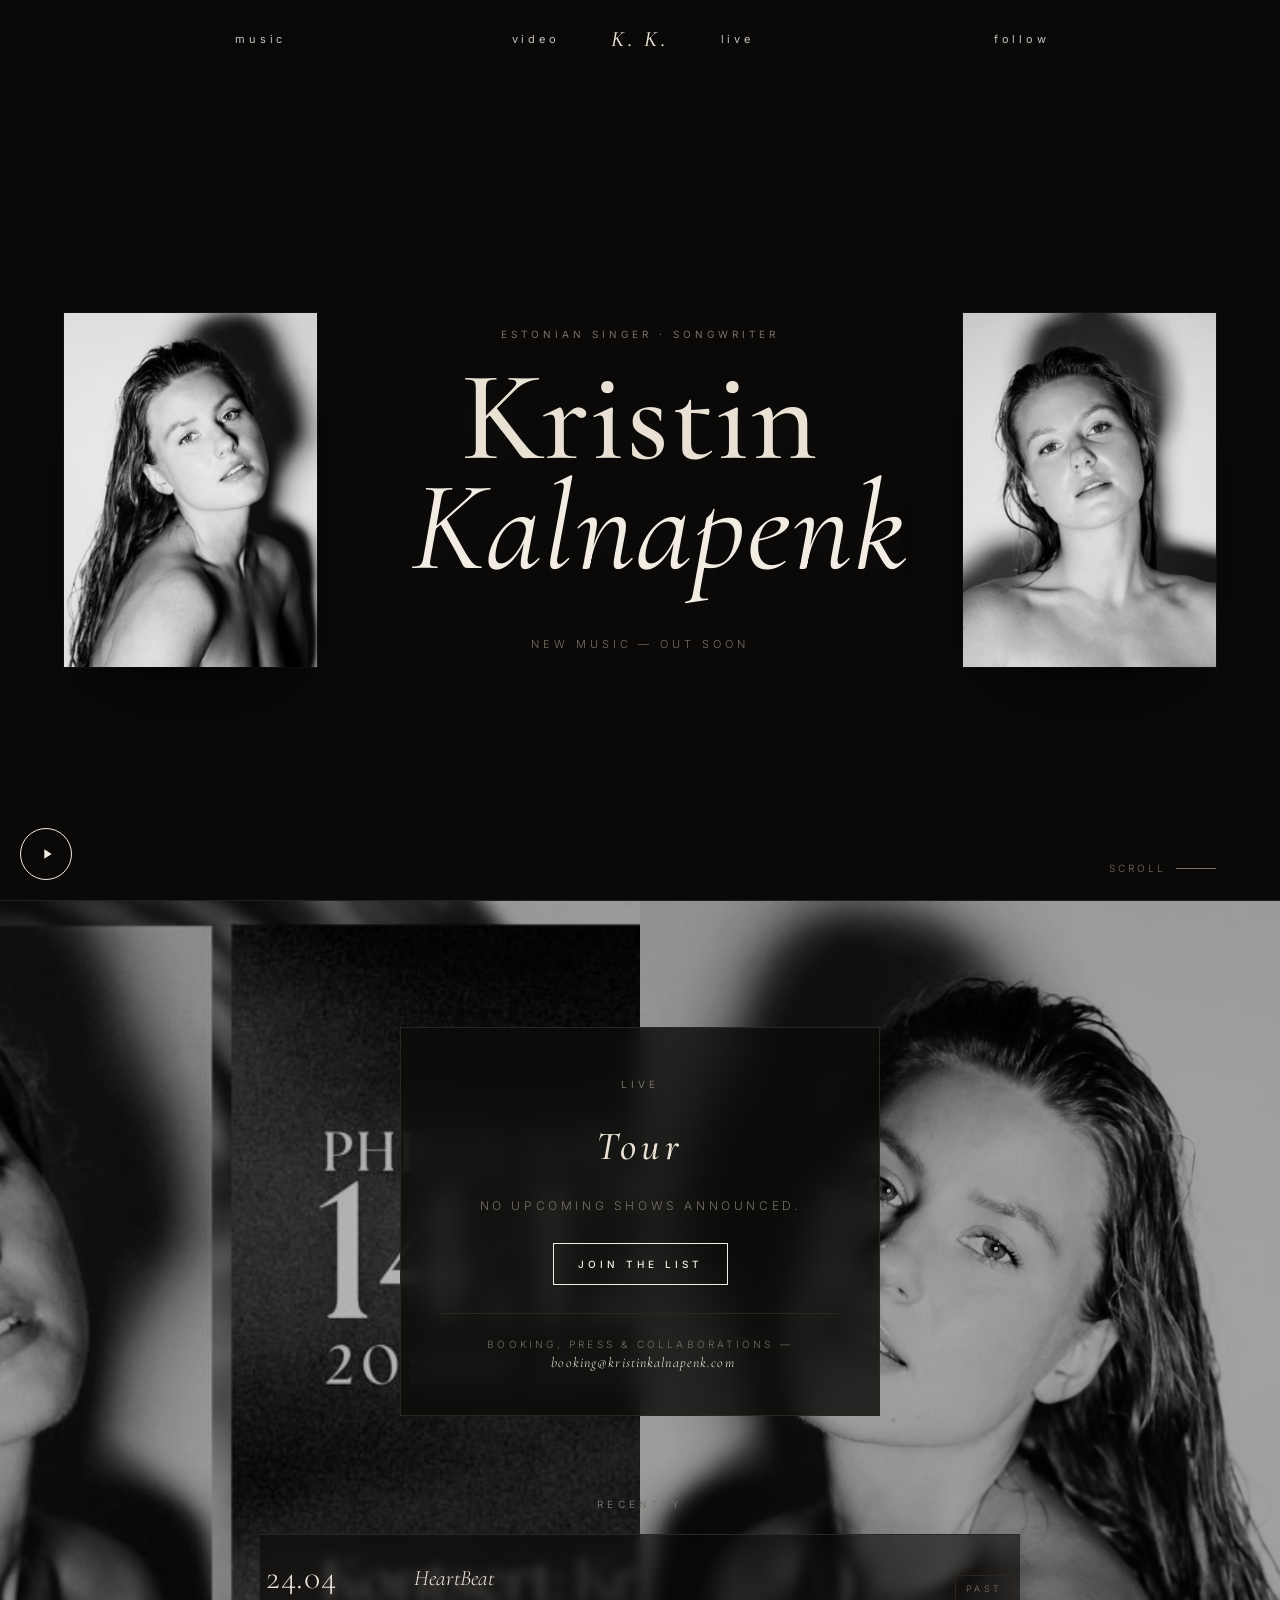
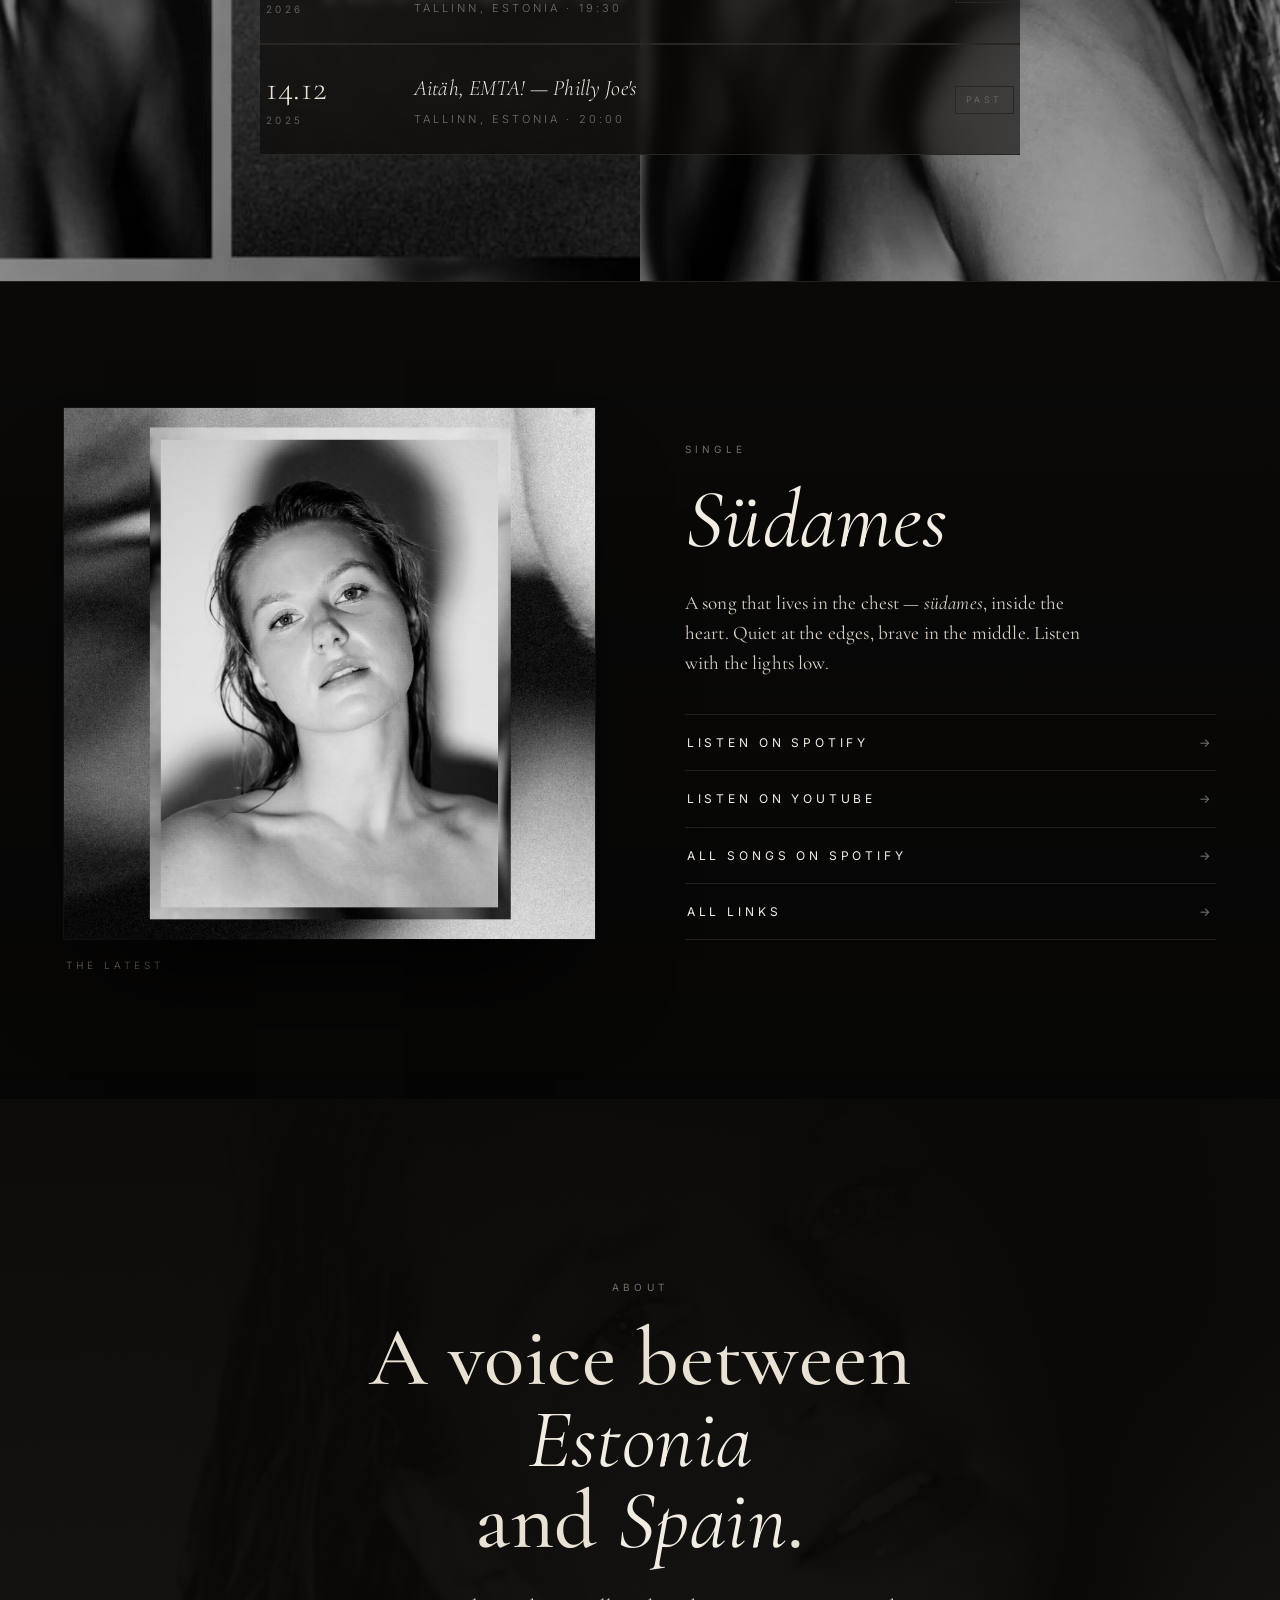
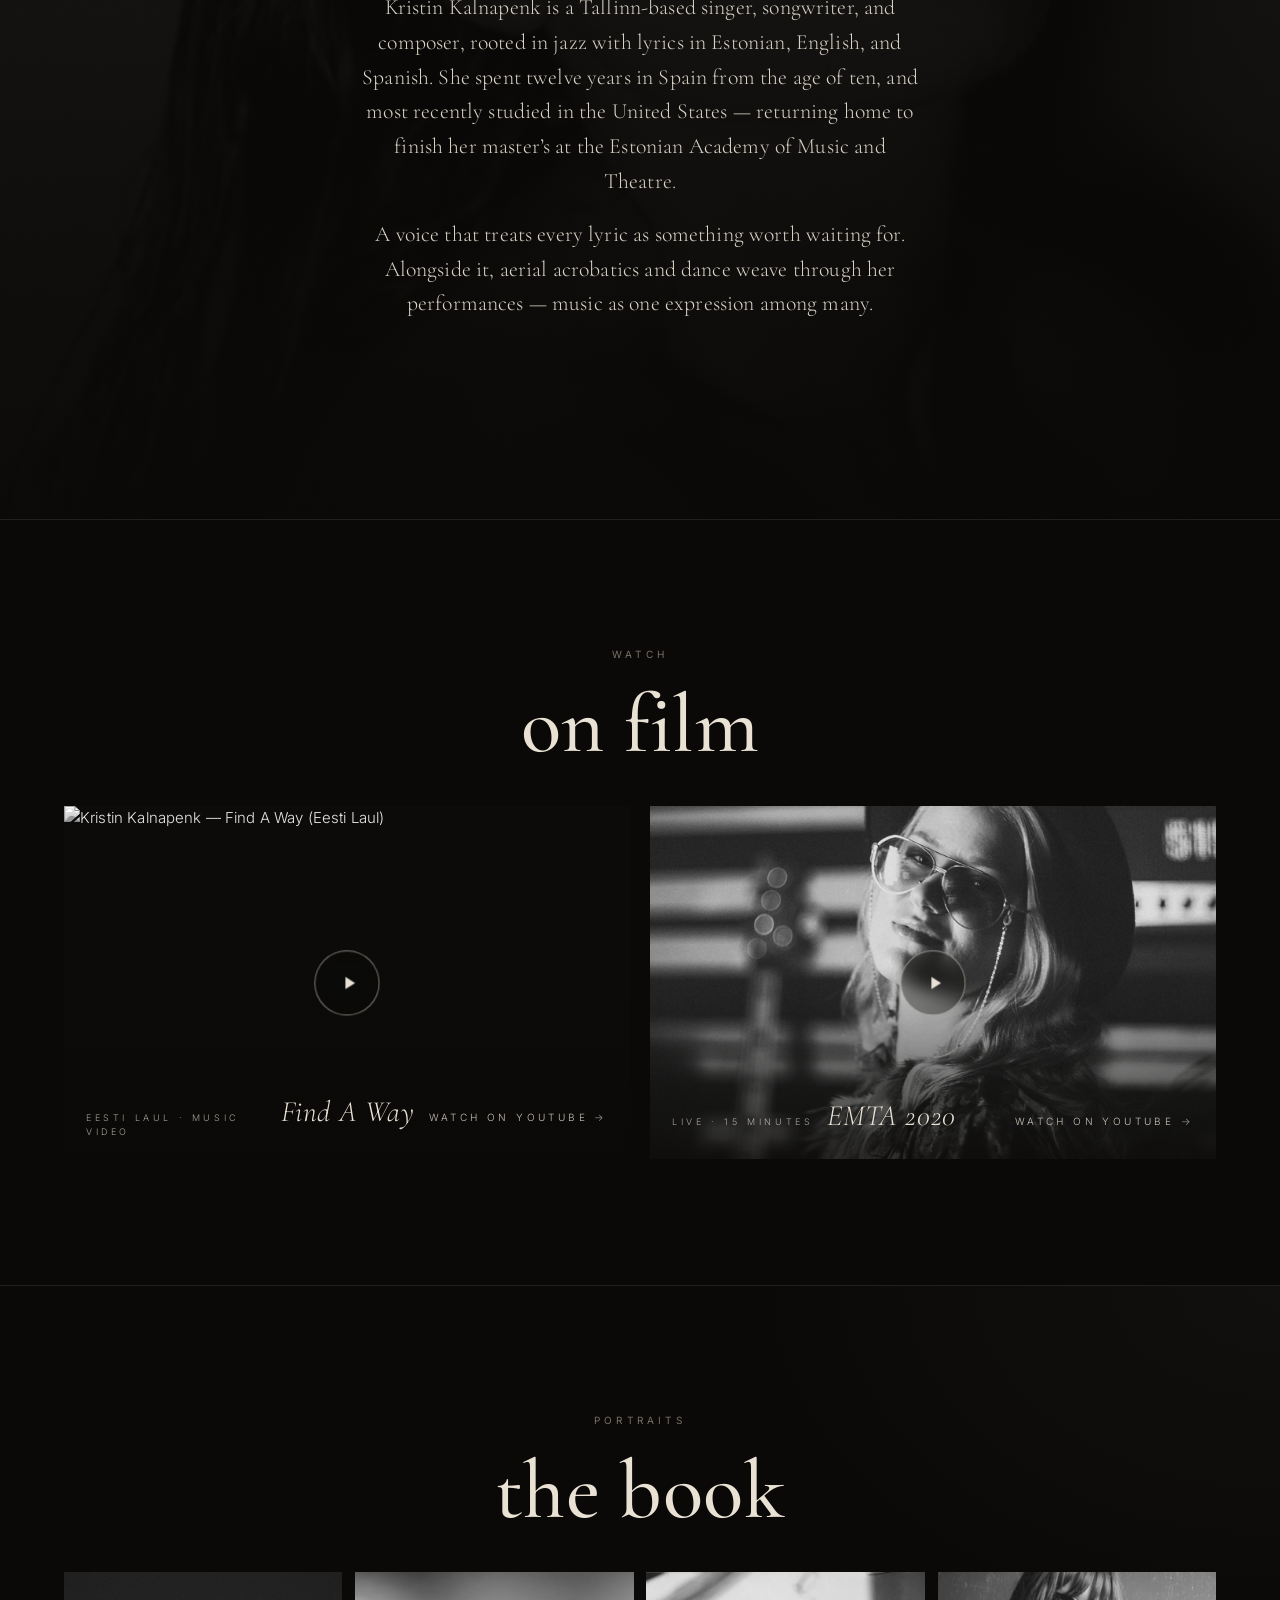
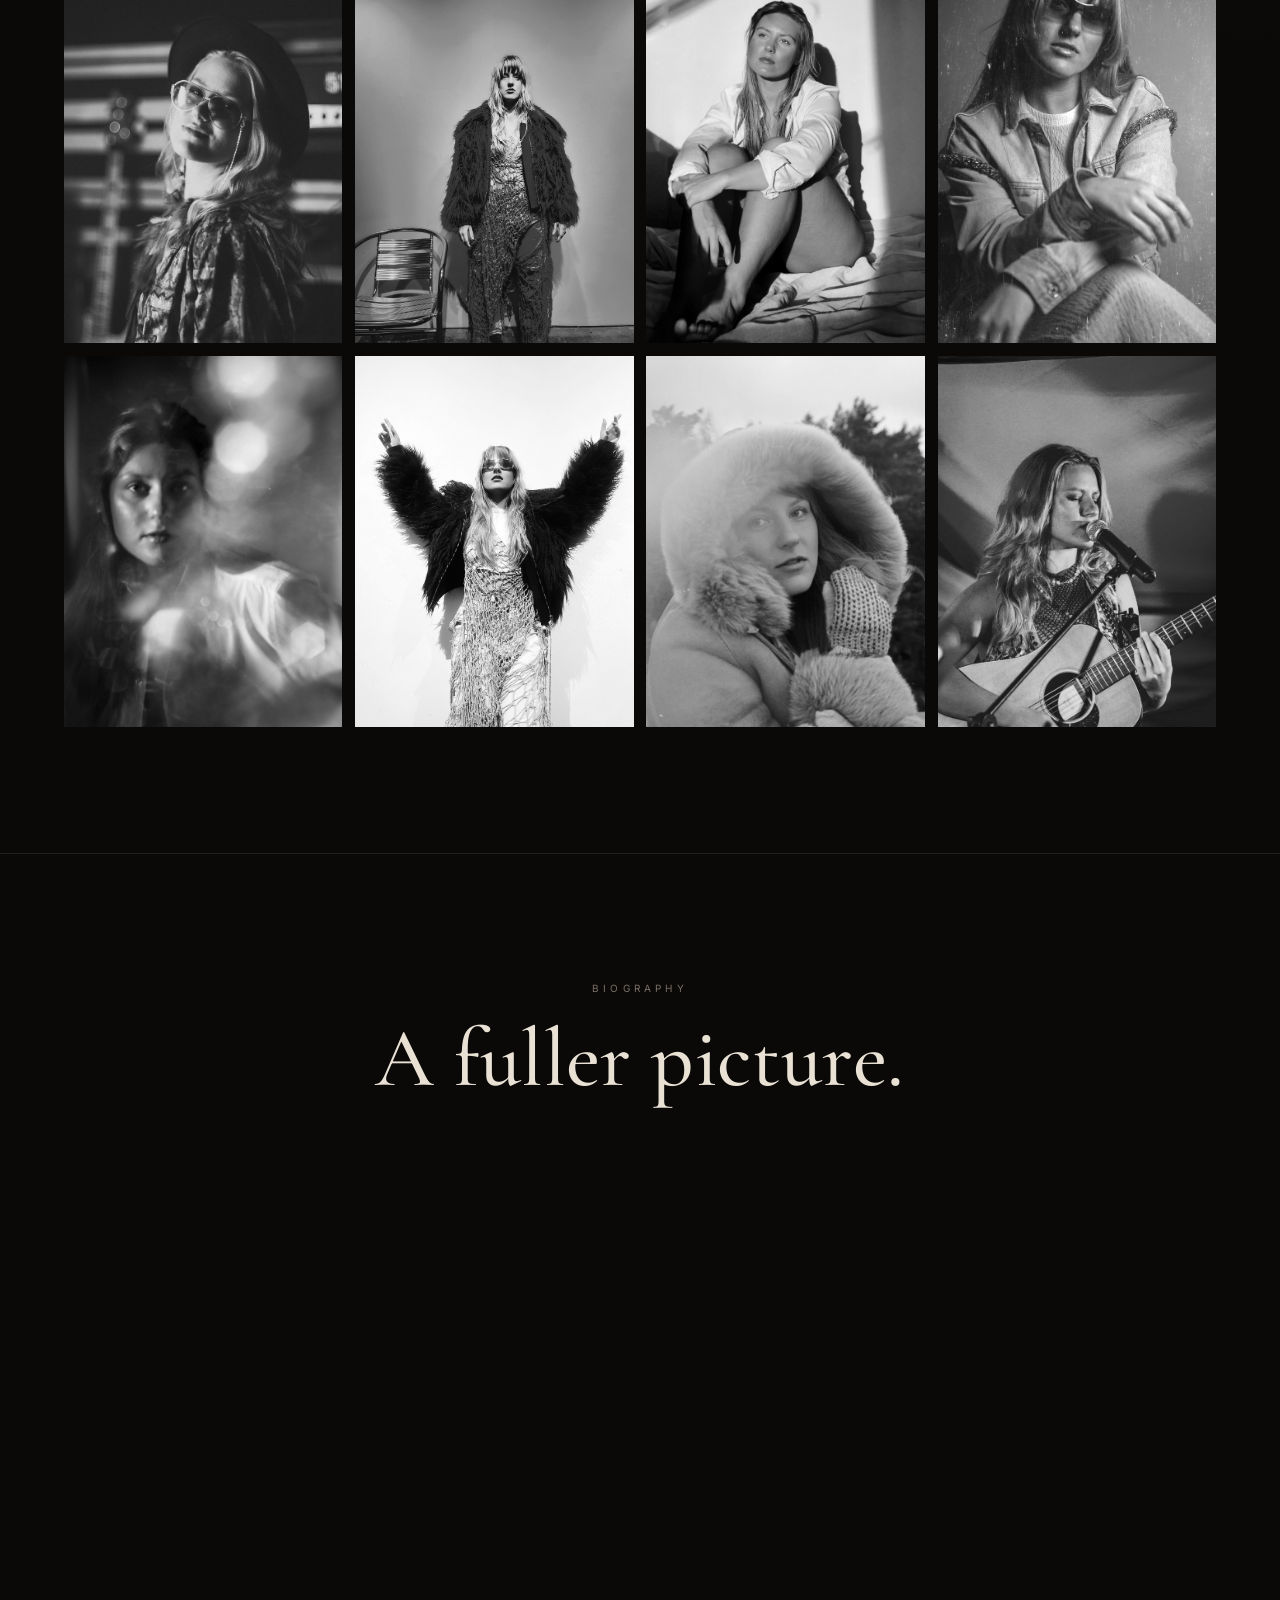
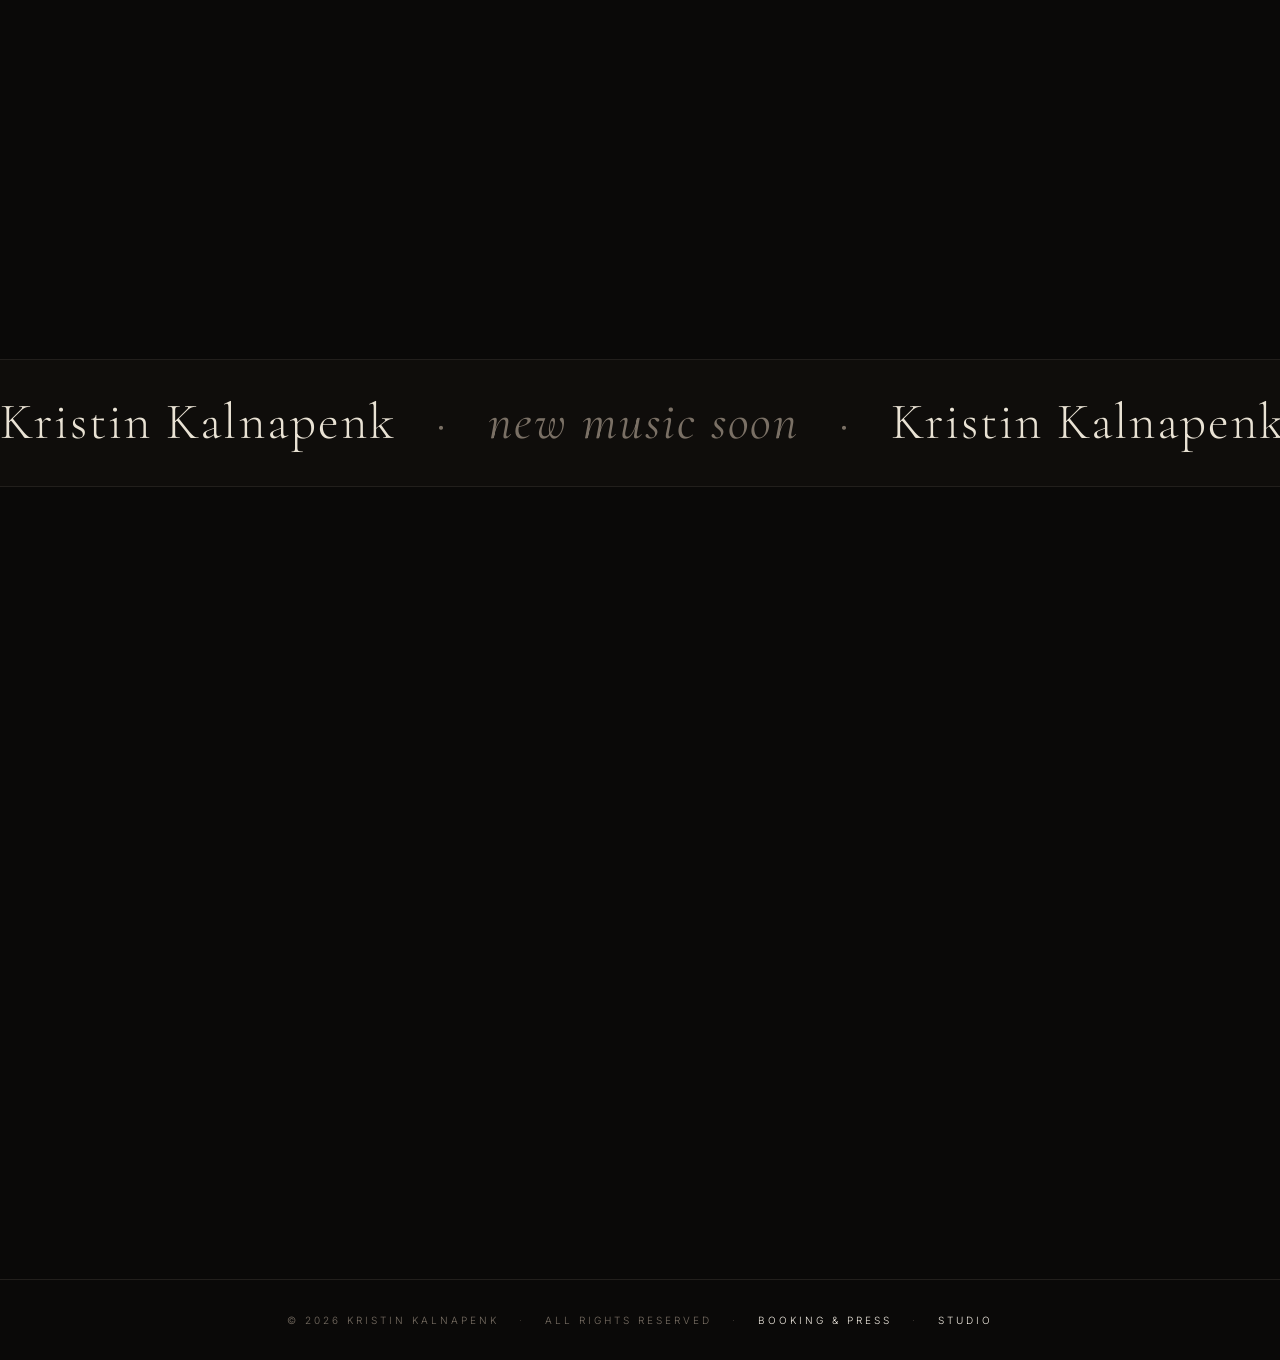
==== commit 29a50e78: "Sync with production (subscribe disable, mailto copy, 'Write me a letter')" ====
--- a/docs/index.html
+++ b/docs/index.html
@@ -347,16 +347,18 @@
         upcoming shows, and letters from the studio.
       </h2>
 
-      <form class="signup" onsubmit="event.preventDefault(); this.classList.add('sent');">
+      <form class="signup signup--pending" onsubmit="event.preventDefault();" aria-disabled="true">
         <label>
           <span class="visually-hidden">Email</span>
-          <input type="email" required placeholder="your email" autocomplete="email" />
+          <input type="email" placeholder="coming soon" autocomplete="email" disabled />
         </label>
-        <button type="submit">
-          <span class="btn-default">subscribe</span>
-          <span class="btn-sent">thank you &mdash; see you soon</span>
+        <button type="submit" disabled>
+          <span class="btn-default">soon</span>
         </button>
       </form>
+      <p class="signup-note">
+        Subscriptions open in a few days. <span class="italic">In the meantime, follow along on <a href="https://www.instagram.com/kristinkalnapenk" target="_blank" rel="noopener">Instagram</a>.</span>
+      </p>
 
       <ul class="socials">
         <li><a href="https://www.instagram.com/kristinkalnapenk" target="_blank" rel="noopener">Instagram</a></li>
--- a/docs/styles.css
+++ b/docs/styles.css
@@ -1159,6 +1159,36 @@
 .signup.sent input { opacity: .4; pointer-events: none; }
 .signup.sent button .btn-default { display: none; }
 .signup.sent button .btn-sent   { display: inline; color: var(--frame); }
+
+/* pending state — subscribe not yet wired up */
+.signup--pending { border-bottom-color: var(--rule-2); opacity: 0.7; cursor: not-allowed; }
+.signup--pending input,
+.signup--pending button { cursor: not-allowed; }
+.signup--pending input::placeholder {
+  color: var(--mute);
+  letter-spacing: 0.32em;
+  text-transform: uppercase;
+  font-style: italic;
+}
+.signup--pending button { color: var(--mute); }
+.signup--pending button .btn-default { font-style: italic; text-transform: none; letter-spacing: 0.18em; }
+
+.signup-note {
+  margin: -36px auto 48px;
+  max-width: 560px;
+  font-family: var(--serif);
+  font-size: 14px;
+  font-style: italic;
+  color: var(--mute);
+  line-height: 1.6;
+}
+.signup-note .italic { font-style: italic; }
+.signup-note a {
+  color: var(--ink);
+  border-bottom: 1px solid var(--rule-2);
+  transition: border-color .3s ease;
+}
+.signup-note a:hover { border-bottom-color: var(--ink); }
 
 .socials {
   list-style: none;
@@ -1345,6 +1375,36 @@
 }
 
 
+/* ---------- TOAST (mailto copy confirmation) ----------------------- */
+.toast {
+  position: fixed;
+  left: 50%;
+  bottom: 28px;
+  transform: translate(-50%, 20px);
+  z-index: 200;
+  background: var(--ink);
+  color: var(--bg);
+  padding: 12px 22px;
+  font-family: var(--sans);
+  font-size: 10px;
+  font-weight: 500;
+  letter-spacing: 0.28em;
+  text-transform: uppercase;
+  white-space: nowrap;
+  max-width: calc(100vw - 32px);
+  overflow: hidden;
+  text-overflow: ellipsis;
+  opacity: 0;
+  pointer-events: none;
+  box-shadow: 0 30px 60px -20px rgba(0,0,0,0.6);
+  transition: opacity .35s ease, transform .5s cubic-bezier(.2,.7,.2,1);
+}
+.toast.is-visible {
+  opacity: 1;
+  transform: translate(-50%, 0);
+}
+
+
 /* ---------- FAB ---------------------------------------------------- */
 .fab {
   position: fixed;
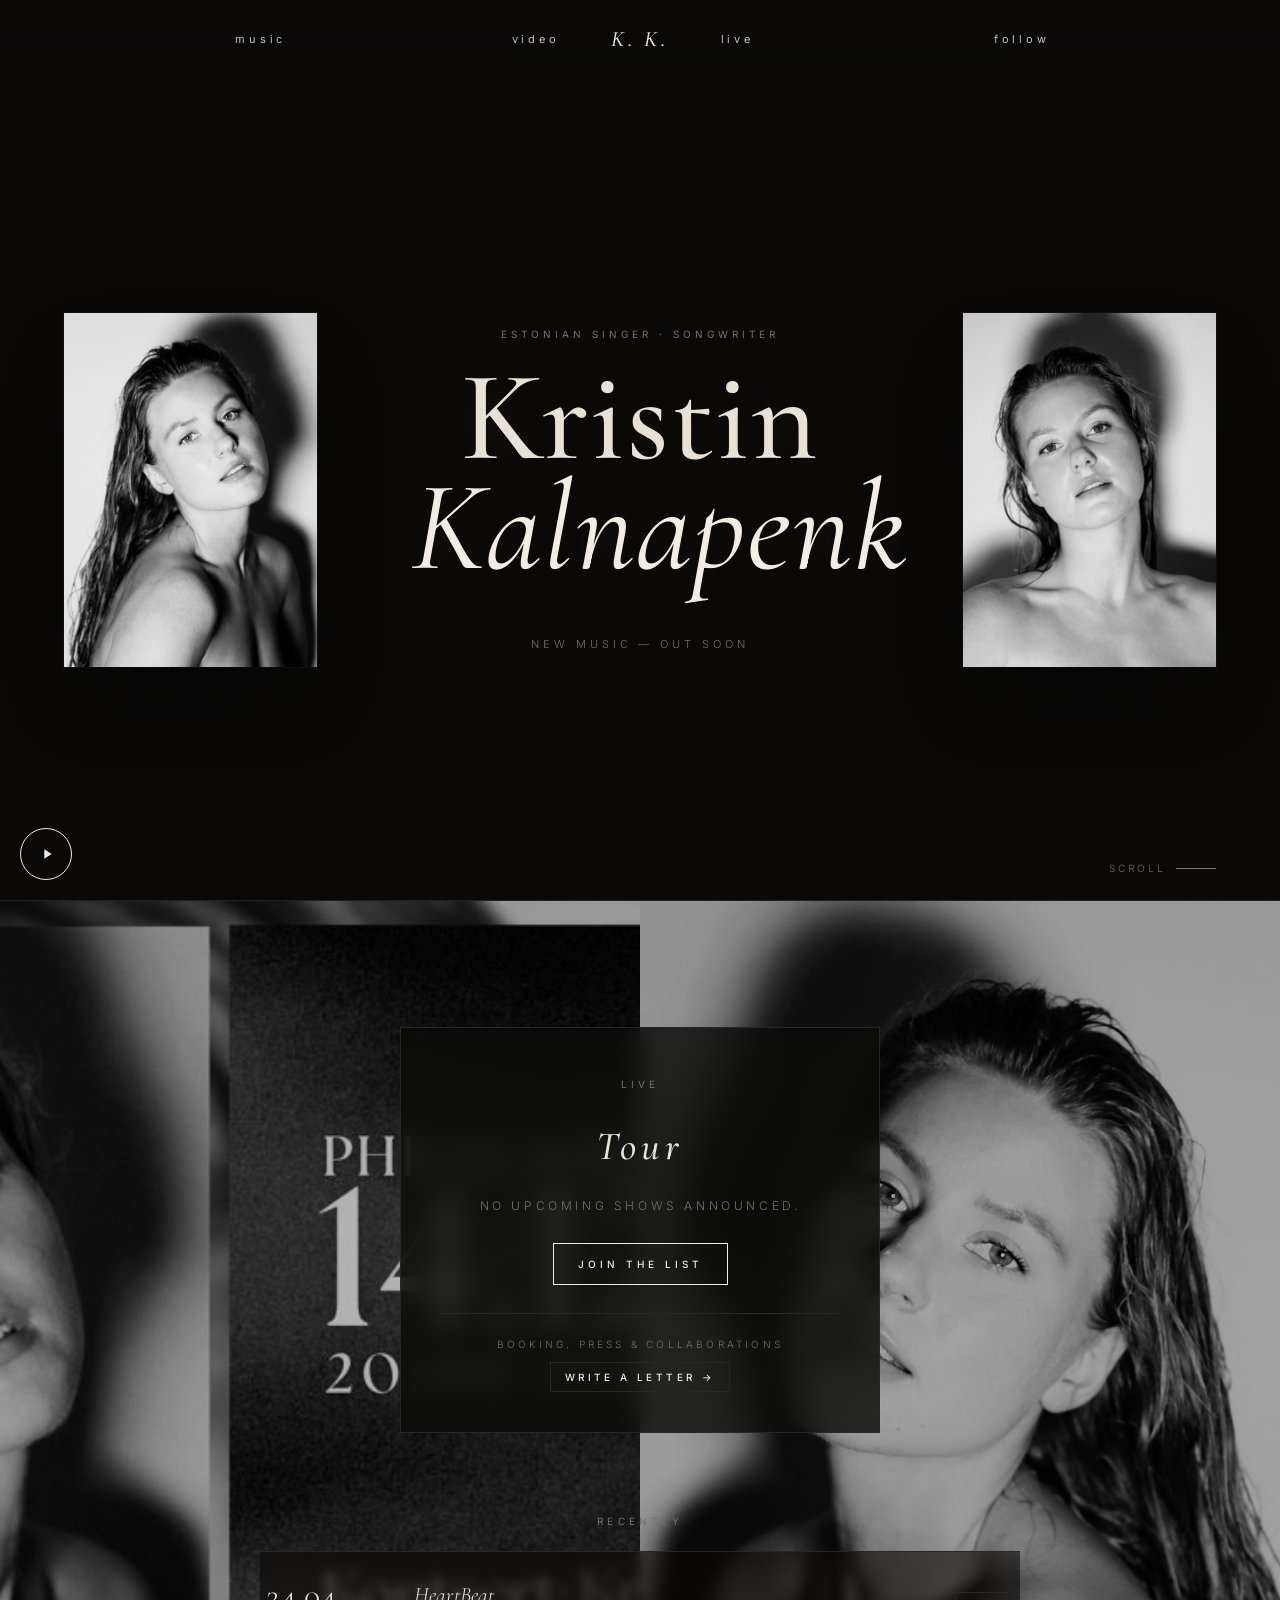
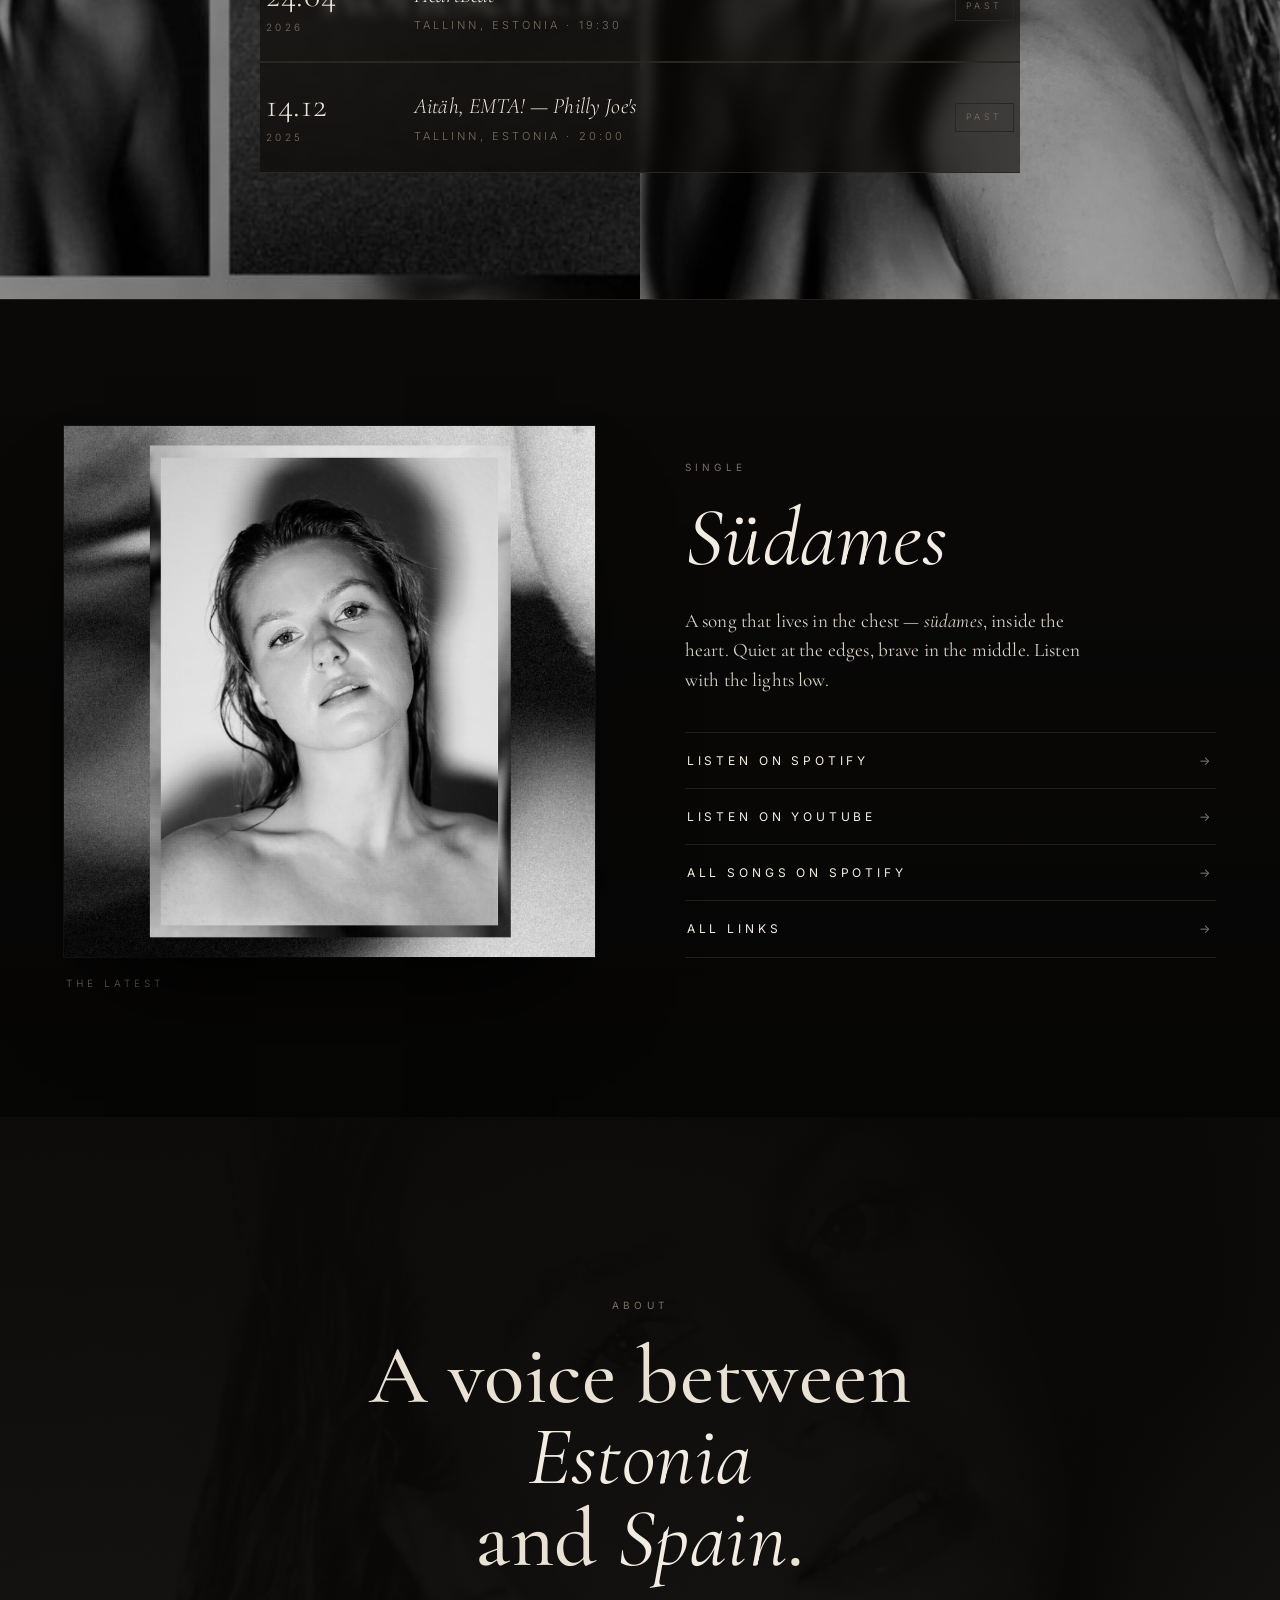
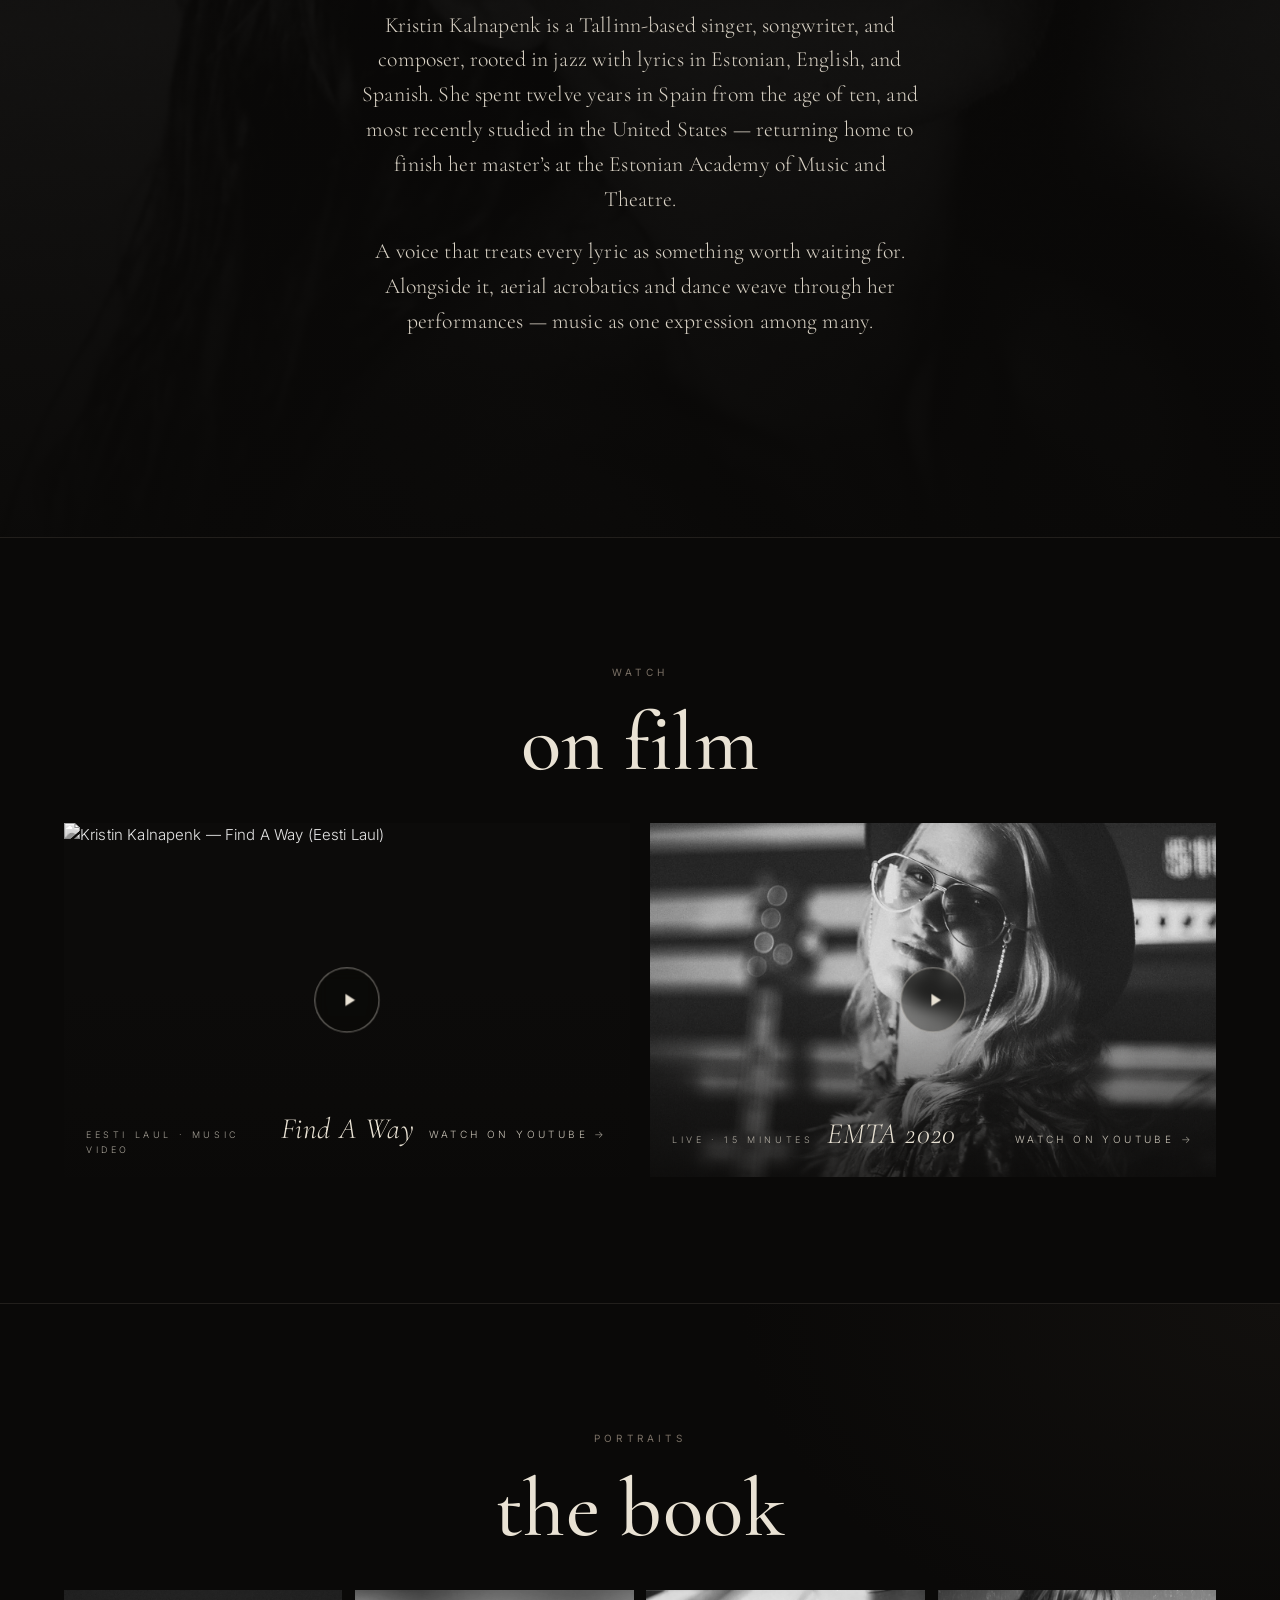
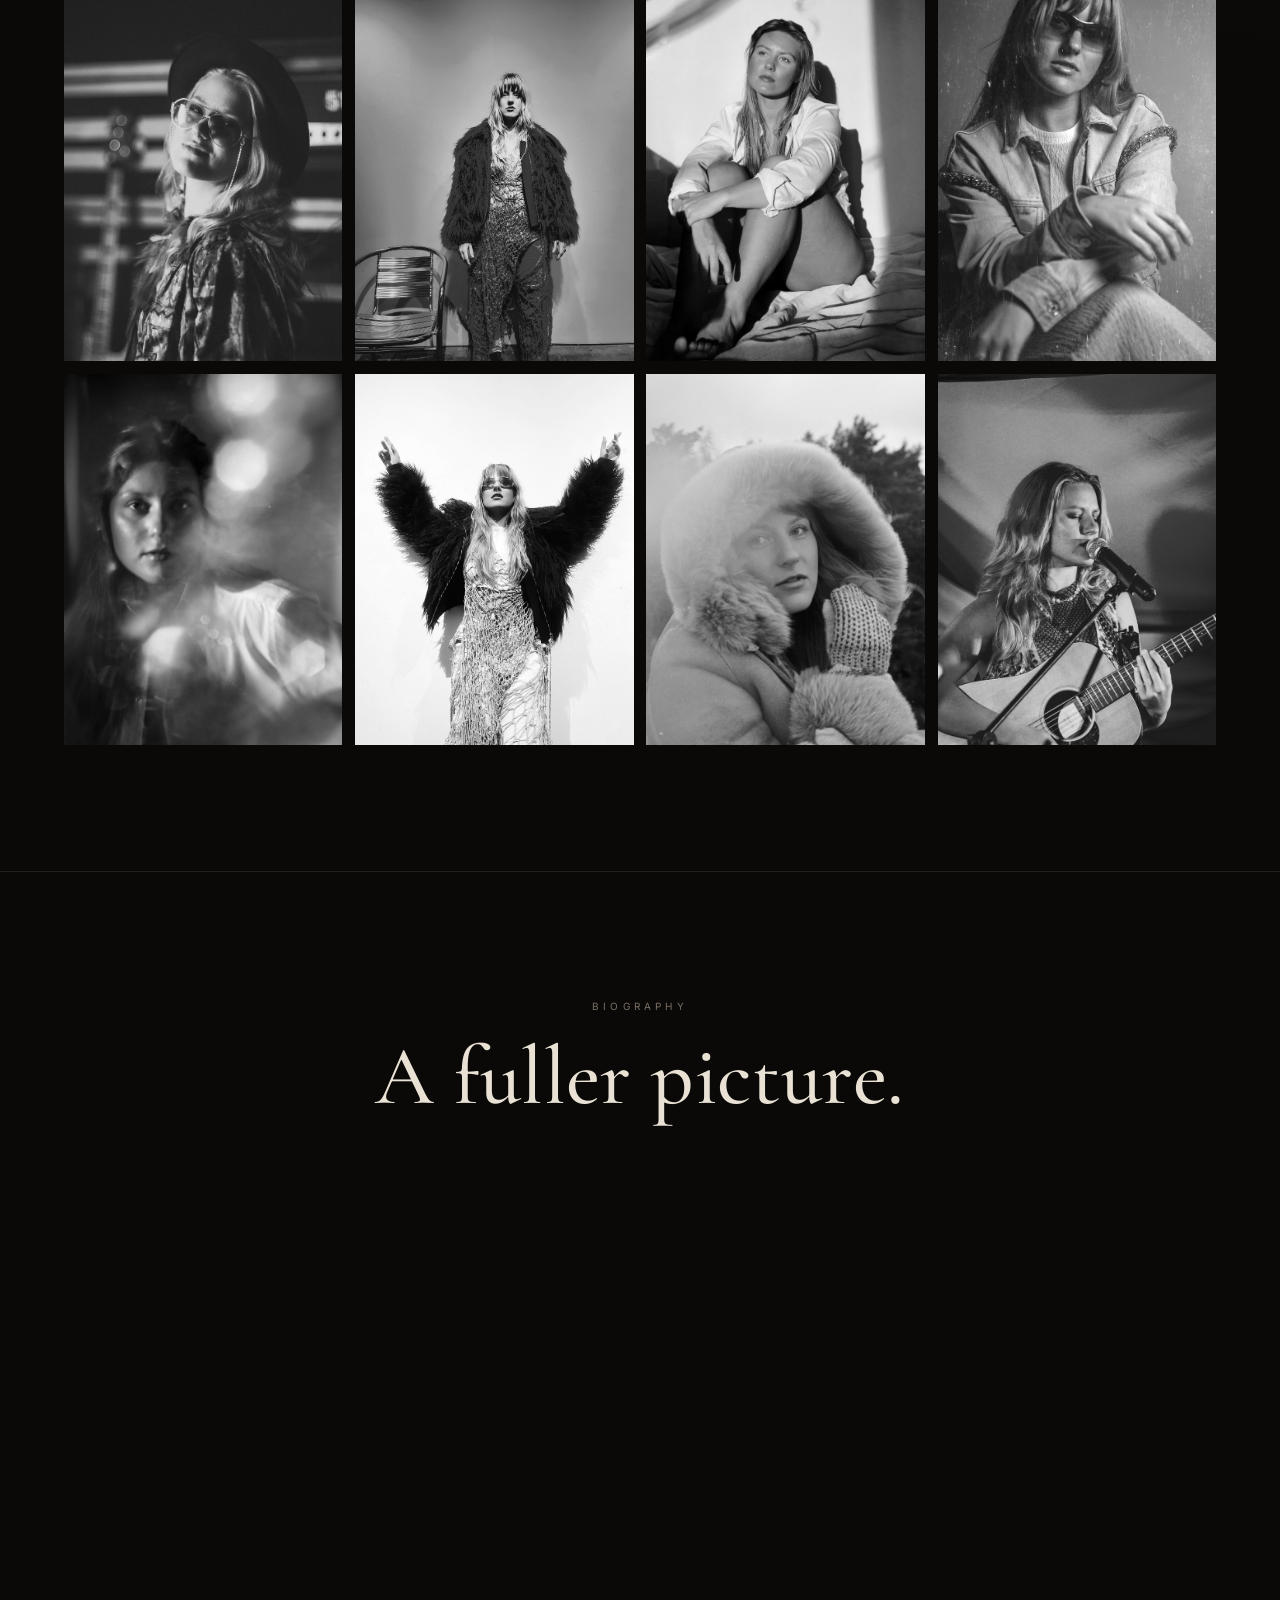
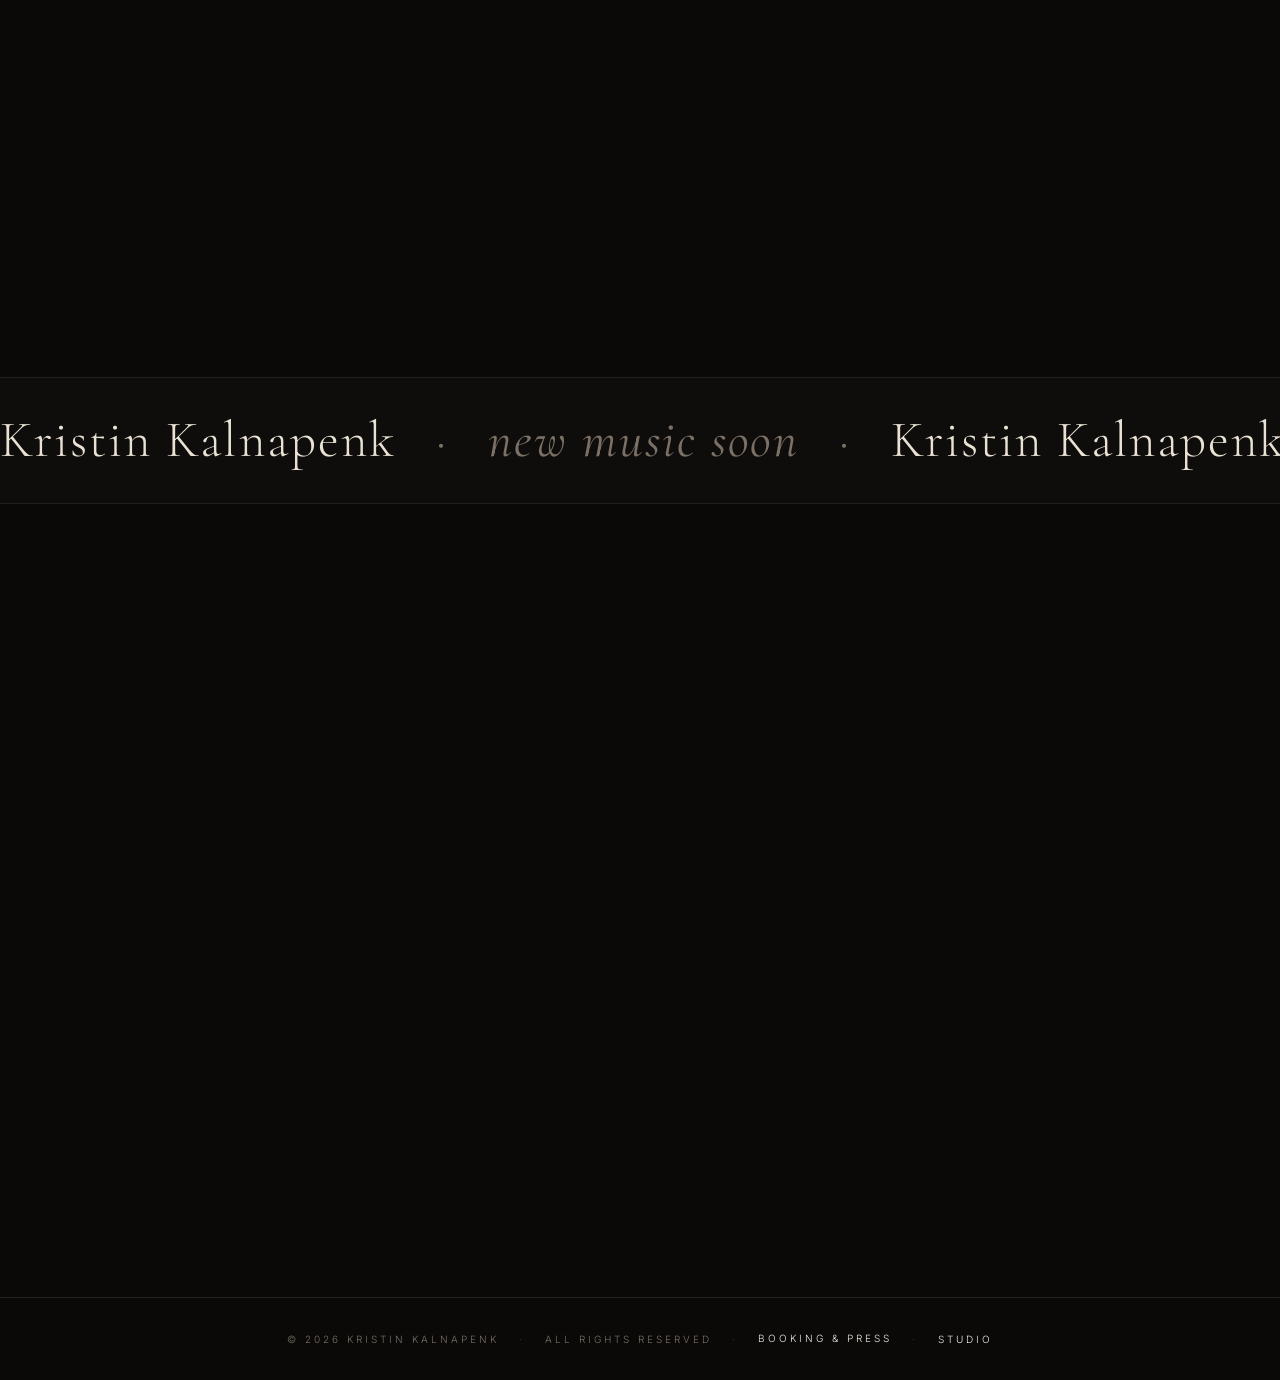
==== commit 9648e467: "Contact modal via Formspree; replace mailto links with contact buttons" ====
--- a/docs/index.html
+++ b/docs/index.html
@@ -102,8 +102,10 @@
       <a class="ghost-btn" href="https://fienta.com/et/heartbeat-ecstatic-dance-24-04-kristin-kalnapenk-dj-layqa" target="_blank" rel="noopener">Tickets &rarr;</a>
 
       <p class="live-booking">
-        Booking, press &amp; collaborations &mdash;
-        <a href="mailto:booking@kristinkalnapenk.com">booking@kristinkalnapenk.com</a>
+        Booking, press &amp; collaborations
+        <button class="live-booking-btn" type="button" data-contact="Booking enquiry">
+          Write a letter &rarr;
+        </button>
       </p>
     </div>
 
@@ -388,7 +390,7 @@
     <span class="foot-dot">&middot;</span>
     <span>All rights reserved</span>
     <span class="foot-dot">&middot;</span>
-    <a href="mailto:booking@kristinkalnapenk.com">Booking &amp; press</a>
+    <button class="foot-btn" type="button" data-contact="Booking enquiry">Booking &amp; press</button>
     <span class="foot-dot">&middot;</span>
     <a href="studio/">Studio</a>
   </div>
--- a/docs/styles.css
+++ b/docs/styles.css
@@ -1375,6 +1375,208 @@
 }
 
 
+/* ---------- CONTACT MODAL ------------------------------------------ */
+.contact-modal {
+  position: fixed;
+  inset: 0;
+  z-index: 150;
+  display: flex;
+  align-items: center;
+  justify-content: center;
+  background: rgba(6, 5, 4, 0.92);
+  backdrop-filter: blur(16px);
+  -webkit-backdrop-filter: blur(16px);
+  opacity: 0;
+  pointer-events: none;
+  transition: opacity .4s ease;
+  padding: clamp(20px, 4vw, 40px);
+}
+.contact-modal.is-open {
+  opacity: 1;
+  pointer-events: auto;
+}
+
+.contact-card {
+  position: relative;
+  width: min(560px, 100%);
+  max-height: 88vh;
+  overflow-y: auto;
+  background: var(--bg-2);
+  border: 1px solid var(--rule-2);
+  padding: clamp(32px, 4vw, 52px);
+  text-align: center;
+  transform: translateY(12px) scale(0.98);
+  opacity: 0;
+  transition: transform .5s cubic-bezier(.2,.7,.2,1), opacity .4s ease;
+  box-shadow: 0 80px 120px -40px rgba(0,0,0,.7);
+}
+.contact-modal.is-open .contact-card {
+  transform: none;
+  opacity: 1;
+}
+
+.contact-close {
+  position: absolute;
+  top: 14px; right: 14px;
+  z-index: 2;
+  width: 40px; height: 40px;
+  border-radius: 50%;
+  background: transparent;
+  border: 1px solid var(--rule-2);
+  color: var(--ink);
+  cursor: pointer;
+  display: grid;
+  place-items: center;
+  padding: 0;
+  transition: background .25s ease, color .25s ease, border-color .25s ease;
+}
+.contact-close:hover {
+  background: var(--ink);
+  color: var(--bg);
+  border-color: transparent;
+}
+
+.contact-eyebrow {
+  font-family: var(--sans);
+  font-size: 10px;
+  font-weight: 400;
+  letter-spacing: 0.42em;
+  text-transform: uppercase;
+  color: var(--mute);
+  margin: 0 0 14px;
+}
+.contact-title {
+  font-family: var(--serif);
+  font-weight: 500;
+  font-size: clamp(28px, 3vw, 38px);
+  color: var(--frame);
+  margin: 0 0 8px;
+  letter-spacing: 0.01em;
+}
+.contact-sub {
+  font-family: var(--serif);
+  font-style: italic;
+  font-size: 15px;
+  color: var(--ink-soft);
+  margin: 0 0 28px;
+}
+
+.contact-fields {
+  display: flex;
+  flex-direction: column;
+  gap: 20px;
+  text-align: left;
+  margin-bottom: 28px;
+}
+.contact-field { display: block; }
+.contact-field-label {
+  display: block;
+  font-family: var(--sans);
+  font-size: 10px;
+  letter-spacing: 0.34em;
+  text-transform: uppercase;
+  color: var(--mute);
+  margin-bottom: 6px;
+}
+.contact-field input,
+.contact-field textarea {
+  width: 100%;
+  background: transparent;
+  border: 0;
+  border-bottom: 1px solid var(--rule-2);
+  padding: 10px 0;
+  color: var(--ink);
+  font-family: var(--sans);
+  font-size: 14px;
+  letter-spacing: 0.02em;
+  border-radius: 0;
+  -webkit-appearance: none;
+  appearance: none;
+  transition: border-color .25s ease;
+}
+.contact-field input:focus,
+.contact-field textarea:focus {
+  outline: none;
+  border-bottom-color: var(--ink);
+}
+.contact-field textarea {
+  min-height: 104px;
+  line-height: 1.5;
+  resize: vertical;
+}
+
+.contact-actions {
+  display: flex;
+  flex-direction: column;
+  align-items: center;
+  gap: 14px;
+}
+.contact-submit { min-width: 170px; }
+.contact-submit[disabled] { opacity: 0.55; cursor: default; }
+
+.contact-status {
+  font-family: var(--serif);
+  font-style: italic;
+  font-size: 13px;
+  color: var(--mute);
+  margin: 0;
+  min-height: 1.4em;
+  line-height: 1.5;
+}
+form[data-state="sent"]  .contact-status { color: var(--frame); }
+form[data-state="error"] .contact-status { color: #d6a48e; }
+
+/* Button variants that replaced mailto links */
+.live-booking-btn,
+.foot-btn {
+  background: transparent;
+  border: 0;
+  padding: 0;
+  cursor: pointer;
+  font: inherit;
+  color: inherit;
+  text-transform: inherit;
+  letter-spacing: inherit;
+}
+.live-booking-btn {
+  display: inline-block;
+  margin-top: 10px;
+  padding: 6px 14px;
+  border: 1px solid var(--rule-2);
+  font-family: var(--sans);
+  font-size: 10px;
+  font-weight: 500;
+  letter-spacing: 0.34em;
+  text-transform: uppercase;
+  color: var(--ink);
+  transition: background .3s ease, color .3s ease, border-color .3s ease;
+}
+.live-booking-btn:hover {
+  background: var(--ink);
+  color: var(--bg);
+  border-color: transparent;
+}
+.foot-btn {
+  color: var(--ink);
+  border-bottom: 1px solid transparent;
+  padding-bottom: 1px;
+  transition: border-color .25s ease;
+}
+.foot-btn:hover { border-bottom-color: var(--rule-2); }
+
+/* Make .ghost-btn work the same for <button> as for <a> */
+button.ghost-btn {
+  background: transparent;
+  cursor: pointer;
+  font-family: inherit;
+}
+
+@media (max-width: 640px) {
+  .contact-card { padding: 32px 22px; }
+  .contact-title { font-size: 26px; }
+}
+
+
 /* ---------- TOAST (mailto copy confirmation) ----------------------- */
 .toast {
   position: fixed;
